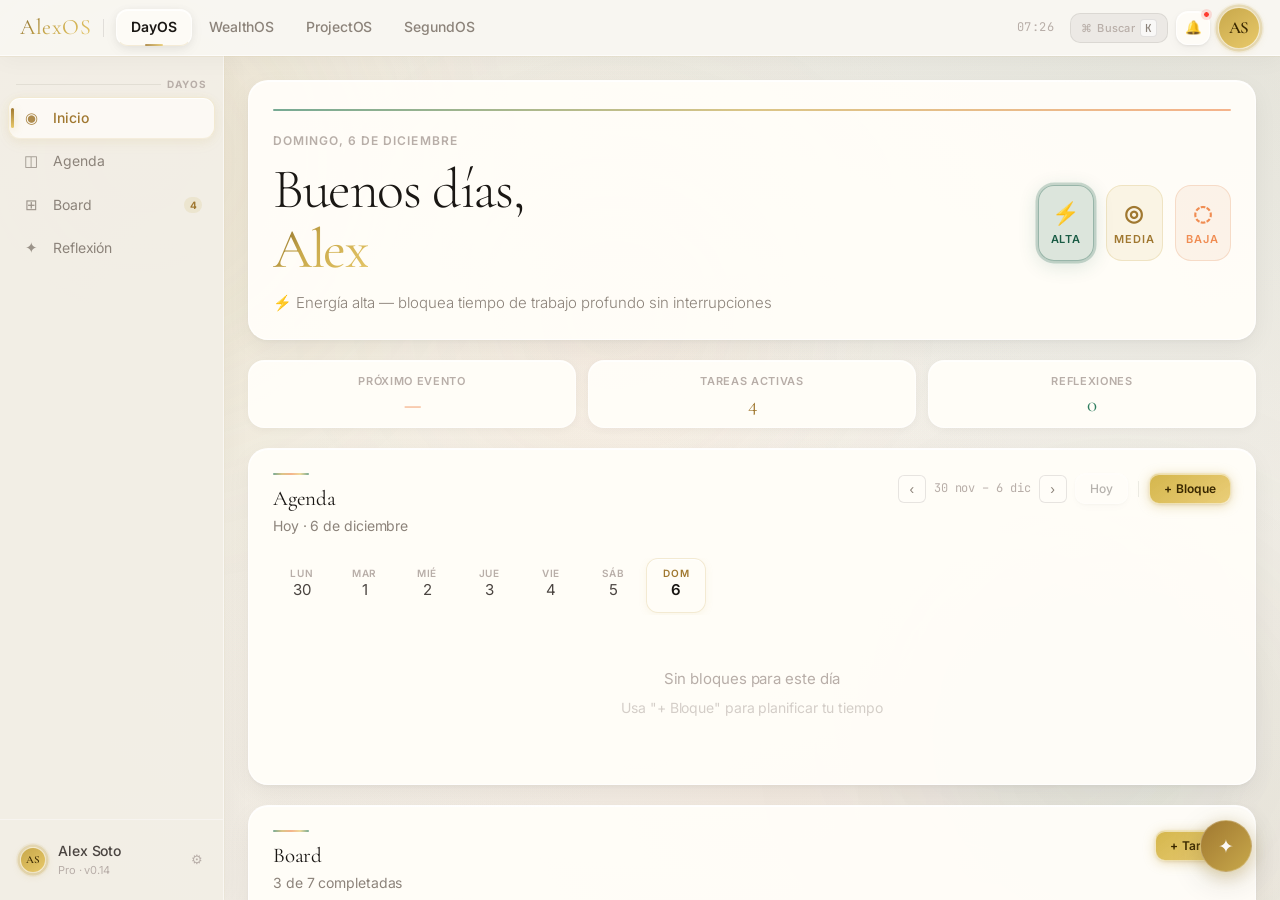
==== alexos-design/app.html @ cc3acc84 "Initial commit — AlexOS v1 DayOS, WealthOS, ProjectOS y SegundOS completos. Persistencia con localSt" ====
<!DOCTYPE html>
<html lang="es">
<head>
  <meta charset="UTF-8" />
  <meta name="viewport" content="width=device-width, initial-scale=1.0" />
  <title>AlexOS — Sistema de Productividad</title>

  <link rel="preconnect" href="https://fonts.googleapis.com" />
  <link rel="preconnect" href="https://fonts.gstatic.com" crossorigin />
  <link href="https://fonts.googleapis.com/css2?family=Cormorant+Garamond:ital,wght@0,300;0,400;0,500;0,600;1,300;1,400&family=Inter:wght@300;400;500;600&family=JetBrains+Mono:wght@300;400;500&display=swap" rel="stylesheet" />

  <link rel="stylesheet" href="css/design-system.css" />
  <link rel="stylesheet" href="css/animations.css" />
  <link rel="stylesheet" href="css/components.css" />
  <link rel="stylesheet" href="css/layout.css" />

  <style>
    /* ── Orbs de fondo ── */
    .bg-orbs { position: fixed; inset: 0; pointer-events: none; z-index: 0; overflow: hidden; }
    .orb { position: absolute; border-radius: 50%; filter: blur(90px); }
    .orb-1 { width:680px;height:680px; background:radial-gradient(circle,rgba(200,168,75,0.13),transparent 70%); top:-180px;left:-200px; }
    .orb-2 { width:560px;height:560px; background:radial-gradient(circle,rgba(26,92,69,0.09),transparent 70%); bottom:-120px;right:-120px; }
    .orb-3 { width:480px;height:480px; background:radial-gradient(circle,rgba(217,110,50,0.08),transparent 70%); top:35%;left:48%;transform:translate(-50%,-50%); }
    .orb-4 { width:320px;height:320px; background:radial-gradient(circle,rgba(52,112,184,0.07),transparent 70%); top:60%;right:8%; }

    /* ── Timer SVG ── */
    .timer-svg { transform: rotate(-90deg); display: block; }
    .t-track { fill:none; stroke:rgba(200,168,75,0.10); stroke-width:5; }
    .t-fill  { fill:none; stroke:url(#tg); stroke-width:5; stroke-linecap:round; stroke-dasharray:565.49; transition:stroke-dashoffset 1s ease; }

    /* ── Gráfico de barras de productividad ── */
    .bar-wrap { display:flex; align-items:flex-end; gap:4px; height:72px; }
    .bar { flex:1; border-radius:3px 3px 0 0; transition:height 0.5s ease, opacity 0.2s; opacity:0.55; cursor:pointer; }
    .bar:hover { opacity:1; }
    .bar.peak { opacity:1; }

    /* ── Donut legend ── */
    .legend-dot { width:8px; height:8px; border-radius:50%; flex-shrink:0; margin-top:3px; }

    /* ── Time block ── */
    .time-block {
      display:flex; align-items:stretch; gap:0; border-radius:var(--r-md);
      overflow:hidden; background:rgba(255,253,248,0.97);
      border:0.5px solid rgba(255,255,255,0.60);
      box-shadow:0 1px 0 rgba(255,255,255,0.80) inset, 0 2px 8px rgba(20,16,10,0.04);
      cursor:pointer; transition:transform var(--t-base), box-shadow var(--t-base);
    }
    .time-block:hover { transform:translateY(-1px); box-shadow:0 1px 0 rgba(255,255,255,0.90) inset, 0 4px 14px rgba(20,16,10,0.07); }
    .time-block-accent { width:3px; flex-shrink:0; }
    .time-block-body { padding:8px 12px; flex:1; }
    .time-block-time { font-family:var(--font-mono); font-size:var(--text-10); color:var(--text-4); letter-spacing:0.04em; }
    .time-block-title { font-size:var(--text-sm); font-weight:500; color:var(--text-2); margin-top:1px; }
    .time-block-tag { font-size:var(--text-10); color:var(--text-3); margin-top:1px; }

    /* ── Idea card ── */
    .idea-card {
      border-left:2.5px solid var(--gold);
      padding-left:14px;
      cursor:pointer;
      transition:transform var(--t-base);
    }
    .idea-card:hover { transform:translateX(2px); }

    /* ── Asset row ── */
    .asset-row { display:flex; align-items:center; gap:12px; padding:10px 0; border-bottom:0.5px solid rgba(20,16,10,0.05); }
    .asset-row:last-child { border-bottom:none; }
    .asset-icon { width:38px;height:38px; border-radius:11px; display:flex;align-items:center;justify-content:center; font-size:18px; flex-shrink:0; }

    /* ── Quote card ── */
    .quote-card {
      background:linear-gradient(145deg,rgba(240,248,244,0.72),rgba(255,253,248,0.68));
      border:0.5px solid rgba(46,125,94,0.22);
      border-radius:var(--r-xl);
      padding:var(--sp-5) var(--sp-6);
      position:relative;
      overflow:hidden;
    }
    .quote-mark { font-family:var(--font-serif); font-size:72px; line-height:0.7; color:rgba(26,92,69,0.14); position:absolute; top:16px; left:20px; pointer-events:none; font-weight:300; }
    .quote-text { font-family:var(--font-serif); font-size:var(--text-lg); font-weight:400; color:var(--text); line-height:1.5; font-style:italic; position:relative; z-index:1; padding-left:var(--sp-4); }
    .quote-author { font-size:var(--text-xs); font-weight:500; color:var(--text-3); margin-top:var(--sp-3); padding-left:var(--sp-4); letter-spacing:0.04em; }

    /* Ocultar scrollbar horizontal */
    .kanban-board { overflow-x: auto; }

    /* ── Utilidades JS ── */
    .w-full  { width: 100%; }
    .flex.flex-col { flex-direction: column; }

    /* ── Etiqueta de formulario ── */
    .form-label {
      display: block; font-size: var(--text-xs); font-weight: 600;
      letter-spacing: 0.08em; text-transform: uppercase; color: var(--text-3);
      margin-bottom: 6px;
    }

    /* ── Botones de acción en Kanban card ── */
    .kc-actions { display: flex; gap: 3px; flex-shrink: 0; }
    .btn-kc {
      width: 22px; height: 22px; border-radius: 6px; border: 0.5px solid rgba(20,16,10,0.10);
      background: rgba(255,253,248,0.72); font-size: 12px; cursor: pointer;
      display: flex; align-items: center; justify-content: center;
      color: var(--text-3); transition: all var(--t-base);
    }
    .btn-kc:hover { background: rgba(200,168,75,0.12); color: var(--gold-3); border-color: rgba(200,168,75,0.25); }
    .btn-kc-del:hover { background: rgba(217,110,50,0.10) !important; color: var(--sunset) !important; border-color: rgba(217,110,50,0.25) !important; }

    /* ── Priority check circle ── */
    .priority-check {
      width: 22px; height: 22px; border-radius: 50%; border: 1.5px solid rgba(20,16,10,0.15);
      background: transparent; cursor: pointer; flex-shrink: 0;
      display: flex; align-items: center; justify-content: center;
      font-size: 11px; font-weight: 600; transition: all var(--t-base);
    }
    .priority-check:hover { border-color: var(--gold); background: rgba(200,168,75,0.08); }

    /* ── Toast container ── */
    #toast-container {
      position: fixed; bottom: var(--sp-6); right: var(--sp-6);
      z-index: 9999; display: flex; flex-direction: column; gap: var(--sp-2);
      pointer-events: none;
    }
    .toast {
      display: flex; align-items: center; gap: var(--sp-2);
      padding: 10px 14px; border-radius: var(--r-lg);
      background: rgba(255,253,248,0.95);
      backdrop-filter: blur(20px); -webkit-backdrop-filter: blur(20px);
      border: 0.5px solid rgba(255,255,255,0.80);
      box-shadow: 0 1px 0 rgba(255,255,255,0.90) inset, 0 4px 16px rgba(20,16,10,0.12), 0 12px 32px rgba(20,16,10,0.08);
      font-size: var(--text-sm); color: var(--text-2); min-width: 240px; max-width: 360px;
      pointer-events: all;
      opacity: 0; transform: translateX(12px);
      transition: opacity 0.28s ease, transform 0.28s ease;
    }
    .toast.visible { opacity: 1; transform: translateX(0); }
    .toast-icon { font-size: 13px; font-weight: 600; flex-shrink: 0; }
    .toast-msg  { flex: 1; }
    .toast-close { background: none; border: none; cursor: pointer; color: var(--text-4); font-size: 16px; padding: 0; line-height: 1; }

    /* ── Modal overlay ── */
    #modal-overlay {
      position: fixed; inset: 0; z-index: 8000;
      background: rgba(20,16,10,0.35);
      backdrop-filter: blur(8px); -webkit-backdrop-filter: blur(8px);
      display: flex; align-items: center; justify-content: center;
      opacity: 0; pointer-events: none;
      transition: opacity 0.25s ease;
    }
    #modal-overlay.open { opacity: 1; pointer-events: all; }
    .modal-card {
      background: rgba(255,253,248,0.97);
      backdrop-filter: blur(24px); -webkit-backdrop-filter: blur(24px);
      border: 0.5px solid rgba(255,255,255,0.85);
      box-shadow: 0 1px 0 rgba(255,255,255,0.95) inset, 0 8px 32px rgba(20,16,10,0.14), 0 32px 72px rgba(20,16,10,0.10);
      border-radius: var(--r-2xl); padding: var(--sp-6); width: 100%; max-width: 480px;
      margin: var(--sp-4);
      transform: translateY(8px) scale(0.985);
      transition: transform 0.25s ease;
    }
    #modal-overlay.open .modal-card { transform: translateY(0) scale(1); }
    .modal-header { display: flex; justify-content: space-between; align-items: center; margin-bottom: var(--sp-5); }
    .modal-title-text { font-family: var(--font-serif); font-size: var(--text-xl); font-weight: 400; color: var(--text); }
    .modal-close-btn {
      width: 28px; height: 28px; border-radius: 50%; border: 0.5px solid rgba(20,16,10,0.10);
      background: rgba(20,16,10,0.04); cursor: pointer; font-size: 16px; color: var(--text-4);
      display: flex; align-items: center; justify-content: center; transition: all var(--t-base);
    }
    .modal-close-btn:hover { background: rgba(217,110,50,0.08); color: var(--sunset); }
    #modal-body { margin-bottom: var(--sp-5); }
    .modal-footer { display: flex; justify-content: flex-end; gap: var(--sp-3); }

    /* tag-opt active state */
    .tag-opt.active { background: rgba(200,168,75,0.15) !important; border-color: rgba(200,168,75,0.35) !important; color: var(--gold-3) !important; }

    /* ── Agenda day tabs ── */
    .agenda-tabs {
      display: flex; gap: 4px; overflow-x: auto; padding-bottom: 2px;
      scrollbar-width: none;
    }
    .agenda-tabs::-webkit-scrollbar { display: none; }
    .agenda-day-tab {
      display: flex; flex-direction: column; align-items: center; gap: 3px;
      padding: 8px 16px; border-radius: var(--r-lg); min-width: 58px;
      border: 0.5px solid transparent; cursor: pointer;
      background: transparent; font-family: var(--font-sans);
      transition: all var(--t-base); flex-shrink: 0;
    }
    .agenda-day-tab:hover {
      background: rgba(255,253,248,0.65);
      border-color: rgba(255,255,255,0.60);
    }
    .agenda-day-tab.selected {
      background: rgba(255,253,248,0.88);
      border-color: rgba(200,168,75,0.22);
      box-shadow: 0 1px 0 rgba(255,255,255,0.90) inset, 0 2px 8px rgba(200,168,75,0.09);
    }
    .agenda-day-tab.is-today .agenda-tab-num { color: var(--gold-3); font-weight: 700; }
    .agenda-tab-name { font-size: 10px; color: var(--text-4); font-weight: 600; letter-spacing: 0.07em; text-transform: uppercase; }
    .agenda-tab-num  { font-size: var(--text-base); color: var(--text-2); font-weight: 400; line-height: 1; }
    .agenda-day-tab.selected .agenda-tab-name { color: var(--gold-3); }
    .agenda-day-tab.selected .agenda-tab-num  { color: var(--text); font-weight: 600; }
    .agenda-tab-dot { width: 4px; height: 4px; border-radius: 50%; background: var(--gold); }

    /* Agenda blocks grid para mostrar muchos en fila */
    .agenda-blocks-grid {
      display: grid;
      grid-template-columns: repeat(auto-fill, minmax(260px, 1fr));
      gap: var(--sp-3);
    }

    /* ── Floating AI Chat ── */
    #chat-fab {
      position: fixed; bottom: 28px; right: 28px;
      width: 52px; height: 52px; border-radius: 50%;
      background: linear-gradient(135deg, var(--gold-3) 0%, var(--gold) 100%);
      border: 0.5px solid rgba(255,255,255,0.25);
      box-shadow: 0 4px 16px rgba(200,168,75,0.38), 0 8px 32px rgba(20,16,10,0.16);
      display: flex; align-items: center; justify-content: center;
      font-size: 19px; cursor: pointer; z-index: 5000;
      transition: transform var(--t-spring), box-shadow var(--t-base);
      color: rgba(255,255,255,0.95);
    }
    #chat-fab:hover { transform: scale(1.09); box-shadow: 0 6px 24px rgba(200,168,75,0.48), 0 12px 40px rgba(20,16,10,0.18); }
    #chat-fab.open  { transform: rotate(45deg) scale(0.92); }

    #chat-panel {
      position: fixed; bottom: 92px; right: 24px;
      width: 360px; height: 520px; max-height: calc(100vh - 120px);
      background: rgba(255,253,248,0.97);
      backdrop-filter: blur(32px) saturate(2.2);
      -webkit-backdrop-filter: blur(32px) saturate(2.2);
      border: 0.5px solid rgba(255,255,255,0.88);
      box-shadow: 0 1px 0 rgba(255,255,255,0.96) inset,
                  0 8px 32px rgba(20,16,10,0.14),
                  0 32px 72px rgba(20,16,10,0.10);
      border-radius: var(--r-2xl); display: flex; flex-direction: column;
      z-index: 4999; opacity: 0; pointer-events: none;
      transform: scale(0.88) translateY(16px);
      transform-origin: bottom right;
      transition: opacity 0.26s ease, transform 0.32s cubic-bezier(0.34,1.56,0.64,1);
    }
    #chat-panel.open { opacity: 1; pointer-events: all; transform: scale(1) translateY(0); }

    #chat-panel-header {
      display: flex; align-items: center; justify-content: space-between;
      padding: 16px 18px 12px;
      border-bottom: 0.5px solid rgba(200,168,75,0.10);
      flex-shrink: 0;
    }
    #chat-panel-title { font-size: var(--text-sm); font-weight: 600; color: var(--text); }
    #chat-panel-sub   { font-size: var(--text-10); color: var(--text-4); margin-top: 1px; }
    #chat-panel-close {
      width: 26px; height: 26px; border-radius: 50%;
      border: 0.5px solid rgba(20,16,10,0.10);
      background: rgba(20,16,10,0.04); cursor: pointer;
      font-size: 16px; color: var(--text-4);
      display: flex; align-items: center; justify-content: center;
      transition: all var(--t-base);
    }
    #chat-panel-close:hover { background: rgba(217,110,50,0.08); color: var(--sunset); }

    #chat-global-messages {
      flex: 1; overflow-y: auto; padding: 14px 16px;
      display: flex; flex-direction: column; gap: 10px;
    }
    #chat-panel-footer {
      display: flex; gap: 8px; padding: 12px 14px;
      border-top: 0.5px solid rgba(20,16,10,0.05);
      flex-shrink: 0;
    }
    #chat-global-field { flex: 1; font-size: var(--text-sm); }
    #chat-global-send  { flex-shrink: 0; min-width: 38px; padding: 0 12px; }

    /* Chat empty state */
    .chat-empty {
      display: flex; flex-direction: column; align-items: center;
      justify-content: center; height: 100%; gap: var(--sp-3);
      text-align: center;
    }
    .chat-empty-icon { font-size: 28px; opacity: 0.3; }
    .chat-empty-text { font-size: var(--text-sm); color: var(--text-4); line-height: 1.5; }
  </style>
</head>
<body>

<!-- Orbs de fondo -->
<div class="bg-orbs" aria-hidden="true">
  <div class="orb orb-1 orb-a"></div>
  <div class="orb orb-2 orb-b"></div>
  <div class="orb orb-3 orb-c"></div>
  <div class="orb orb-4 orb-d"></div>
</div>

<div class="app-shell">

  <!-- ═══════════════════════════════════
       NAVBAR
       ═══════════════════════════════════ -->
  <nav class="navbar">
    <a class="navbar-logo" href="index.html">AlexOS</a>
    <div class="navbar-sep"></div>

    <div class="navbar-links">
      <a class="nav-link active" data-nav="dayos"       href="#dayos">DayOS</a>
      <a class="nav-link"        data-nav="wealthos"    href="#wealthos">WealthOS</a>
      <a class="nav-link"        data-nav="projectos"   href="#projectos">ProjectOS</a>
      <a class="nav-link"        data-nav="secondbrain" href="#secondbrain">SegundOS</a>
    </div>

    <div class="navbar-actions">
      <span class="navbar-clock" id="navbar-clock"></span>
      <span id="navbar-weather" title="Santiago Centro" style="display:none;align-items:center;gap:5px;font-size:var(--text-xs);color:var(--text-3);font-family:var(--font-mono);padding:3px 9px;border-radius:var(--r-full);background:rgba(20,16,10,0.05);border:0.5px solid rgba(20,16,10,0.07);">
        <span id="weather-icon">—</span>
        <span id="weather-temp">—</span>
        <span style="color:var(--text-4);font-size:9px;">SCL</span>
      </span>

      <button class="cmd-btn" title="Búsqueda rápida">
        <span>⌘</span>
        <span>Buscar</span>
        <span class="cmd-key">K</span>
      </button>

      <button class="btn-glass btn-icon" style="position:relative;" title="Notificaciones">
        🔔
        <span class="notif-dot"></span>
      </button>

      <div class="avatar avatar-lg" title="Alex Soto">AS</div>
    </div>
  </nav>

  <!-- ═══════════════════════════════════
       BODY (sidebar + main)
       ═══════════════════════════════════ -->
  <div class="app-body">

    <!-- SIDEBAR -->
    <aside class="sidebar">

      <!-- DayOS -->
      <div class="sidebar-module-group sidebar-active" data-sidebar-for="dayos">
        <div class="sidebar-section-label">DayOS</div>
        <a class="sidebar-item active" data-module="dayos" href="#dayos">
          <span class="sidebar-icon">◉</span>
          <span class="sidebar-label">Inicio</span>
        </a>
        <a class="sidebar-item" data-scroll-to="dayos-agenda" href="#dayos">
          <span class="sidebar-icon">◫</span>
          <span class="sidebar-label">Agenda</span>
        </a>
        <a class="sidebar-item" data-scroll-to="dayos-board" href="#dayos">
          <span class="sidebar-icon">⊞</span>
          <span class="sidebar-label">Board</span>
          <span class="sidebar-count" id="sb-board">0</span>
        </a>
        <a class="sidebar-item" data-scroll-to="dayos-reflection" href="#dayos">
          <span class="sidebar-icon">✦</span>
          <span class="sidebar-label">Reflexión</span>
        </a>
      </div>

      <!-- WealthOS -->
      <div class="sidebar-module-group" data-sidebar-for="wealthos">
        <div class="sidebar-section-label">WealthOS</div>
        <a class="sidebar-item" data-module="wealthos" href="#wealthos">
          <span class="sidebar-icon">◉</span>
          <span class="sidebar-label">Resumen</span>
        </a>
        <a class="sidebar-item" data-module="wealthos" href="#wealthos">
          <span class="sidebar-icon">◈</span>
          <span class="sidebar-label">Portafolio</span>
        </a>
        <a class="sidebar-item" data-module="wealthos" href="#wealthos">
          <span class="sidebar-icon">◎</span>
          <span class="sidebar-label">Activos</span>
        </a>
      </div>

      <!-- ProjectOS -->
      <div class="sidebar-module-group" data-sidebar-for="projectos">
        <div class="sidebar-section-label">ProjectOS</div>
        <a class="sidebar-item" data-module="projectos" href="#projectos">
          <span class="sidebar-icon">◉</span>
          <span class="sidebar-label">Resumen</span>
        </a>
        <a class="sidebar-item" data-module="projectos" href="#projectos">
          <span class="sidebar-icon">△</span>
          <span class="sidebar-label">Roadmap</span>
        </a>
        <a class="sidebar-item" data-module="projectos" href="#projectos">
          <span class="sidebar-icon">⊞</span>
          <span class="sidebar-label">Sprint activo</span>
        </a>
      </div>

      <!-- SegundOS -->
      <div class="sidebar-module-group" data-sidebar-for="secondbrain">
        <div class="sidebar-section-label">SegundOS</div>
        <a class="sidebar-item" data-module="secondbrain" href="#secondbrain">
          <span class="sidebar-icon">◉</span>
          <span class="sidebar-label">Resumen</span>
        </a>
        <a class="sidebar-item" data-module="secondbrain" href="#secondbrain">
          <span class="sidebar-icon">◫</span>
          <span class="sidebar-label">Biblioteca</span>
        </a>
        <a class="sidebar-item" data-module="secondbrain" href="#secondbrain">
          <span class="sidebar-icon">◈</span>
          <span class="sidebar-label">Ideas</span>
        </a>
        <a class="sidebar-item" data-module="secondbrain" href="#secondbrain">
          <span class="sidebar-icon">◎</span>
          <span class="sidebar-label">Hábitos</span>
        </a>
      </div>

      <!-- Profile footer (always visible) -->
      <div class="sidebar-footer">
        <div class="sidebar-profile">
          <div class="avatar avatar-sm">AS</div>
          <div class="sidebar-profile-info">
            <div class="sidebar-profile-name">Alex Soto</div>
            <div class="sidebar-profile-sub">Pro · v0.14</div>
          </div>
          <span style="font-size:13px;color:var(--text-4);flex-shrink:0;cursor:pointer;">⚙</span>
        </div>
      </div>
    </aside>

    <!-- MAIN -->
    <main class="main-content">


      <!-- ════════════════════════════════════════
           DAYOS
           ════════════════════════════════════════ -->
      <section id="module-dayos" class="module active">

        <!-- ── Hero del día ── -->
        <div class="card card-in" id="hero-card" style="padding:var(--sp-7,28px) var(--sp-6) var(--sp-6);transition:background var(--t-slow);">
          <div class="sunset-stripe-animated" style="margin-bottom:var(--sp-5);"></div>
          <div class="flex justify-between items-center" style="flex-wrap:wrap;gap:20px;">
            <div>
              <div class="flex items-center gap-3" style="margin-bottom:10px;">
                <p id="today-date" style="font-size:var(--text-xs);font-weight:600;letter-spacing:0.09em;text-transform:uppercase;color:var(--text-4);"></p>
                <span id="hero-badge" style="display:none;font-size:10px;font-weight:700;letter-spacing:0.07em;text-transform:uppercase;padding:3px 9px;border-radius:var(--r-full);background:rgba(26,92,69,0.12);color:var(--emerald-2);border:0.5px solid rgba(26,92,69,0.18);"></span>
              </div>
              <h1 class="font-serif" style="font-size:clamp(36px,4.5vw,56px);font-weight:300;line-height:1.06;letter-spacing:-0.025em;">
                <span id="greeting-text">Buenos días</span>,<br><span class="text-gold-gradient" style="font-weight:400;">Alex</span>
              </h1>
              <p id="energy-ctx" style="font-size:var(--text-base);color:var(--text-3);margin-top:12px;font-weight:300;letter-spacing:0;">¿Cómo está tu energía hoy?</p>
            </div>
            <div class="flex gap-3">
              <button class="btn-energy alta active" data-energy="alta"><span class="e-icon">⚡</span><span class="e-label">ALTA</span></button>
              <button class="btn-energy media" data-energy="media"><span class="e-icon">◎</span><span class="e-label">MEDIA</span></button>
              <button class="btn-energy baja" data-energy="baja"><span class="e-icon">◌</span><span class="e-label">BAJA</span></button>
            </div>
          </div>
        </div>

        <!-- ── Stats rápidos ── -->
        <div class="flex gap-3">
          <div class="stat-pill card-in d1">
            <span class="stat-pill-label" id="stat-next-label">Próximo evento</span>
            <span class="stat-pill-value" id="stat-next-event" style="color:var(--sunset-2);font-size:var(--text-lg);">—</span>
          </div>
          <div class="stat-pill card-in d2">
            <span class="stat-pill-label">Tareas activas</span>
            <span class="stat-pill-value" id="stat-board-active" style="color:var(--gold-3);font-size:var(--text-lg);">0</span>
          </div>
          <div class="stat-pill card-in d3">
            <span class="stat-pill-label">Reflexiones</span>
            <span class="stat-pill-value" id="stat-reflections" style="color:var(--emerald-2);font-size:var(--text-lg);">0</span>
          </div>
        </div>

        <!-- ── Agenda multi-día ── -->
        <div class="card card-in" id="dayos-agenda">
          <div class="sh">
            <div class="sh-left">
              <div class="sunset-stripe" style="width:36px;margin-bottom:8px;"></div>
              <h2 class="sh-title" style="font-size:var(--text-lg);">Agenda</h2>
              <p class="sh-sub" id="agenda-date-sub">Hoy</p>
            </div>
            <div class="flex items-center gap-2">
              <button id="agenda-prev-week" class="btn-kc" title="Semana anterior" style="width:28px;height:28px;font-size:14px;">‹</button>
              <span id="agenda-week-range" style="font-size:var(--text-xs);color:var(--text-4);white-space:nowrap;font-family:var(--font-mono);"></span>
              <button id="agenda-next-week" class="btn-kc" title="Semana siguiente" style="width:28px;height:28px;font-size:14px;">›</button>
              <button id="agenda-today-btn" class="btn btn-glass btn-sm" style="font-size:var(--text-xs);">Hoy</button>
              <div style="width:1px;height:16px;background:rgba(20,16,10,0.08);margin:0 2px;"></div>
              <button id="btn-add-block" class="btn btn-primary btn-sm">+ Bloque</button>
            </div>
          </div>

          <!-- Pestañas de días -->
          <div class="agenda-tabs" id="agenda-tabs" style="margin:var(--sp-4) 0 var(--sp-3);"></div>

          <!-- Bloques del día seleccionado -->
          <div class="agenda-blocks-grid" id="agenda-list"></div>
        </div>

        <!-- ── Board ── -->
        <div class="card card-in" id="dayos-board">
          <div class="sh">
            <div class="sh-left">
              <div class="sunset-stripe" style="width:36px;margin-bottom:8px;"></div>
              <h2 class="sh-title" style="font-size:var(--text-lg);">Board</h2>
              <p class="sh-sub" id="board-subtitle">Tareas del día</p>
            </div>
            <button id="btn-kanban-add" class="btn btn-primary btn-sm">+ Tarea</button>
          </div>

          <div class="kanban-board" style="margin-top:var(--sp-3);">
            <div class="kanban-col">
              <div class="kanban-col-header">
                <span class="kanban-col-title">Por hacer</span>
                <span class="kanban-col-count" data-col-count="todo">0</span>
              </div>
              <div class="kanban-cards" id="kanban-todo"></div>
            </div>
            <div class="kanban-col">
              <div class="kanban-col-header">
                <span class="kanban-col-title" style="color:var(--gold-3);">En progreso</span>
                <span class="kanban-col-count" data-col-count="doing" style="background:rgba(200,168,75,0.12);color:var(--gold-3);">0</span>
              </div>
              <div class="kanban-cards" id="kanban-doing"></div>
            </div>
            <div class="kanban-col">
              <div class="kanban-col-header">
                <span class="kanban-col-title" style="color:var(--emerald-2);">Completado</span>
                <span class="kanban-col-count" data-col-count="done" style="background:rgba(26,92,69,0.10);color:var(--emerald-2);">0</span>
              </div>
              <div class="kanban-cards" id="kanban-done"></div>
            </div>
          </div>
        </div>

        <!-- ── Reflexión del día ── -->
        <div class="card card-in" id="dayos-reflection">
          <div class="sunset-stripe-animated" style="margin-bottom:var(--sp-5);"></div>
          <div class="sh" style="margin-bottom:var(--sp-5);">
            <div class="sh-left">
              <h2 class="sh-title" style="font-size:var(--text-lg);">Cierre del día</h2>
              <p class="sh-sub">Reflexión diaria · Recomendado al finalizar el día</p>
            </div>
            <span class="badge badge-gold" id="ref-today-badge"></span>
          </div>

          <div class="flex flex-col gap-4">
            <div class="flex flex-col gap-2">
              <label class="label-upper" style="color:var(--gold-3);">I — Logro principal</label>
              <textarea id="ref-q1" class="input-glass textarea-glass" placeholder="¿Cuál fue tu victoria del día?" style="min-height:72px;font-size:var(--text-base);line-height:1.6;"></textarea>
            </div>
            <div class="flex flex-col gap-2">
              <label class="label-upper" style="color:var(--gold-3);">II — Aprendizaje clave</label>
              <textarea id="ref-q2" class="input-glass textarea-glass" placeholder="¿Qué aprendiste hoy?" style="min-height:72px;font-size:var(--text-base);line-height:1.6;"></textarea>
            </div>
            <div class="flex flex-col gap-2">
              <label class="label-upper" style="color:var(--gold-3);">III — ¿Qué haría diferente?</label>
              <textarea id="ref-q3" class="input-glass textarea-glass" placeholder="Una mejora concreta para mañana…" style="min-height:72px;font-size:var(--text-base);line-height:1.6;"></textarea>
            </div>
            <div class="g2" style="gap:var(--sp-3);">
              <div class="flex flex-col gap-2">
                <label class="label-upper" style="color:var(--gold-3);">IV — Energía para mañana</label>
                <input id="ref-q4" class="input-glass" type="text" placeholder="¿Cómo llega tu energía al próximo día?" style="font-size:var(--text-base);" />
              </div>
              <div class="flex flex-col gap-2">
                <label class="label-upper" style="color:var(--gold-3);">V — Gratitud del día</label>
                <input id="ref-q5" class="input-glass" type="text" placeholder="Tres cosas por las que estás agradecido…" style="font-size:var(--text-base);" />
              </div>
            </div>
          </div>

          <button id="btn-save-reflection" class="btn btn-primary btn-xl" style="margin-top:var(--sp-5);width:100%;">✦ Guardar reflexión del día</button>

          <!-- Historial -->
          <div style="margin-top:var(--sp-7);">
            <div class="divider divider-gold" style="margin-bottom:var(--sp-5);"></div>
            <div class="flex justify-between items-center" style="margin-bottom:var(--sp-4);">
              <h3 class="font-serif" style="font-size:var(--text-xl);font-weight:400;color:var(--text);">Historial</h3>
              <span id="ref-count" style="font-size:var(--text-xs);color:var(--text-4);">Sin entradas aún</span>
            </div>
            <div id="reflection-history" class="flex flex-col gap-3"></div>
          </div>
        </div>

      </section><!-- /DAYOS -->


      <!-- ════════════════════════════════════════
           WEALTHOS
           ════════════════════════════════════════ -->
      <section id="module-wealthos" class="module">

        <!-- Hero -->
        <div class="card card-in">
          <div class="sunset-stripe-animated" style="margin-bottom:var(--sp-5);"></div>
          <div class="flex justify-between items-center" style="flex-wrap:wrap;gap:16px;">
            <div>
              <p class="label-upper" style="margin-bottom:6px;">Resumen · Abril 2025</p>
              <h1 class="font-serif" style="font-size:var(--text-4xl);font-weight:300;letter-spacing:-0.02em;line-height:1.05;">
                Wealth<span class="text-gold-gradient">OS</span>
              </h1>
              <p style="font-size:var(--text-sm);color:var(--text-3);margin-top:6px;">Tu sistema operativo financiero personal</p>
            </div>
            <div style="text-align:right;">
              <p class="label-upper" style="margin-bottom:4px;">Patrimonio total</p>
              <p class="font-serif" id="wealth-total" style="font-size:var(--text-4xl);font-weight:300;color:var(--gold);">$0</p>
              <span class="kpi-change up">↑ activos registrados</span>
            </div>
          </div>
        </div>

        <!-- 4 KPI Cards -->
        <div class="g4">
          <div class="card card-interactive card-in d1" id="kpi-investments">
            <div class="kpi-label" style="margin-bottom:var(--sp-2);">Inversiones</div>
            <div class="kpi-value" style="font-size:var(--text-3xl);color:var(--emerald-2);margin-bottom:6px;" id="wealth-investments">$0</div>
            <div class="sparkline" style="margin-bottom:var(--sp-2);">
              <div class="spark-bar" style="height:40%;background:rgba(26,92,69,0.25);"></div>
              <div class="spark-bar" style="height:55%;background:rgba(26,92,69,0.30);"></div>
              <div class="spark-bar" style="height:48%;background:rgba(26,92,69,0.30);"></div>
              <div class="spark-bar" style="height:70%;background:rgba(26,92,69,0.35);"></div>
              <div class="spark-bar" style="height:65%;background:rgba(26,92,69,0.35);"></div>
              <div class="spark-bar" style="height:80%;background:rgba(26,92,69,0.40);"></div>
              <div class="spark-bar" style="height:90%;background:linear-gradient(180deg,var(--emerald-3),var(--emerald-2));"></div>
            </div>
            <span class="kpi-change up">↑ Total activos</span>
          </div>
          <div class="card card-interactive card-in d2" style="position:relative;">
            <div class="kpi-label" style="margin-bottom:var(--sp-2);">Ingresos / mes</div>
            <div class="kpi-value" id="wealth-income" style="font-size:var(--text-3xl);margin-bottom:6px;">$0</div>
            <div class="sparkline" style="margin-bottom:var(--sp-2);">
              <div class="spark-bar" style="height:50%;background:rgba(200,168,75,0.22);"></div>
              <div class="spark-bar" style="height:55%;background:rgba(200,168,75,0.25);"></div>
              <div class="spark-bar" style="height:60%;background:rgba(200,168,75,0.28);"></div>
              <div class="spark-bar" style="height:68%;background:rgba(200,168,75,0.32);"></div>
              <div class="spark-bar" style="height:75%;background:rgba(200,168,75,0.36);"></div>
              <div class="spark-bar" style="height:82%;background:rgba(200,168,75,0.40);"></div>
              <div class="spark-bar" style="height:95%;background:linear-gradient(180deg,var(--gold-2),var(--gold));"></div>
            </div>
            <button id="edit-monthly-income" class="btn-kc" style="position:absolute;top:var(--sp-3);right:var(--sp-3);" title="Editar">✎</button>
          </div>
          <div class="card card-interactive card-in d3" style="position:relative;">
            <div class="kpi-label" style="margin-bottom:var(--sp-2);">Tasa de ahorro</div>
            <div class="kpi-value" id="wealth-savings" style="font-size:var(--text-3xl);color:var(--sunset);margin-bottom:6px;">0%</div>
            <div class="prog-track" style="margin-bottom:var(--sp-2);height:6px;">
              <div class="prog-fill prog-sunset" style="width:0%;"></div>
            </div>
            <button id="edit-savings-rate" class="btn-kc" style="position:absolute;top:var(--sp-3);right:var(--sp-3);" title="Editar">✎</button>
          </div>
          <div class="card card-interactive card-in d4" style="position:relative;">
            <div class="kpi-label" style="margin-bottom:var(--sp-2);">Gastos / mes</div>
            <div class="kpi-value" id="wealth-expense" style="font-size:var(--text-3xl);margin-bottom:6px;">$0</div>
            <div class="prog-track" style="margin-bottom:var(--sp-2);height:6px;">
              <div class="prog-fill prog-sky" style="width:45%;"></div>
            </div>
            <button id="edit-monthly-expense" class="btn-kc" style="position:absolute;top:var(--sp-3);right:var(--sp-3);" title="Editar">✎</button>
          </div>
        </div>

        <!-- Donut + Distribución -->
        <div class="g2">
          <div class="card card-in d1">
            <div class="sh">
              <div class="sh-left">
                <div class="sunset-stripe" style="width:36px;margin-bottom:6px;"></div>
                <h2 class="sh-title">Portafolio</h2>
                <p class="sh-sub">Distribución de activos</p>
              </div>
            </div>

            <div class="flex gap-6 items-center" style="flex-wrap:wrap;">
              <!-- Donut -->
              <div class="donut-wrap">
                <div class="donut">
                  <div class="donut-hole">
                    <span class="font-serif" style="font-size:var(--text-lg);font-weight:300;color:var(--text);">$523K</span>
                    <span style="font-size:var(--text-10);color:var(--text-3);font-weight:600;letter-spacing:0.06em;">INVERSIONES</span>
                  </div>
                </div>
              </div>

              <!-- Leyenda -->
              <div class="flex flex-col gap-3 flex-1">
                <div class="flex items-center gap-3">
                  <div class="legend-dot" style="background:var(--gold);"></div>
                  <div style="flex:1;">
                    <div class="flex justify-between" style="margin-bottom:4px;">
                      <span style="font-size:var(--text-sm);color:var(--text-2);">Renta Variable</span>
                      <span style="font-size:var(--text-sm);font-weight:600;color:var(--gold-3);">42%</span>
                    </div>
                    <div class="prog-track"><div class="prog-fill prog-gold" data-w="42" style="width:42%;"></div></div>
                  </div>
                </div>
                <div class="flex items-center gap-3">
                  <div class="legend-dot" style="background:var(--emerald-2);"></div>
                  <div style="flex:1;">
                    <div class="flex justify-between" style="margin-bottom:4px;">
                      <span style="font-size:var(--text-sm);color:var(--text-2);">Renta Fija</span>
                      <span style="font-size:var(--text-sm);font-weight:600;color:var(--emerald-2);">28%</span>
                    </div>
                    <div class="prog-track"><div class="prog-fill prog-emerald" data-w="28" style="width:28%;"></div></div>
                  </div>
                </div>
                <div class="flex items-center gap-3">
                  <div class="legend-dot" style="background:var(--sunset-2);"></div>
                  <div style="flex:1;">
                    <div class="flex justify-between" style="margin-bottom:4px;">
                      <span style="font-size:var(--text-sm);color:var(--text-2);">Inmobiliario</span>
                      <span style="font-size:var(--text-sm);font-weight:600;color:var(--sunset);">18%</span>
                    </div>
                    <div class="prog-track"><div class="prog-fill prog-sunset" data-w="18" style="width:18%;"></div></div>
                  </div>
                </div>
                <div class="flex items-center gap-3">
                  <div class="legend-dot" style="background:var(--sky-2);"></div>
                  <div style="flex:1;">
                    <div class="flex justify-between" style="margin-bottom:4px;">
                      <span style="font-size:var(--text-sm);color:var(--text-2);">Crypto &amp; Alt.</span>
                      <span style="font-size:var(--text-sm);font-weight:600;color:var(--sky);">12%</span>
                    </div>
                    <div class="prog-track"><div class="prog-fill prog-sky" data-w="12" style="width:12%;"></div></div>
                  </div>
                </div>
              </div>
            </div>
          </div>

          <!-- Activos -->
          <div class="card card-in d2">
            <div class="sh">
              <div class="sh-left">
                <div class="sunset-stripe" style="width:36px;margin-bottom:6px;"></div>
                <h2 class="sh-title">Activos</h2>
                <p class="sh-sub">Posiciones del portafolio</p>
              </div>
              <button id="btn-add-asset" class="btn btn-glass btn-sm">+ Activo</button>
            </div>

            <div id="assets-list"></div>
          </div>
        </div>

        <!-- Chat asesor -->
        <div class="card card-ai card-in">
          <div class="flex items-center gap-2" style="margin-bottom:var(--sp-4);">
            <div style="width:8px;height:8px;border-radius:50%;background:var(--emerald-3);box-shadow:0 0 0 3px rgba(74,174,136,0.20);"></div>
            <span class="label-upper" style="color:var(--emerald-2);">Asesor financiero IA</span>
            <span class="badge badge-emerald" style="margin-left:auto;">En línea</span>
          </div>

          <div class="chat-messages" style="max-height:180px;margin-bottom:var(--sp-3);">
            <div class="chat-row">
              <div class="chat-avatar-sm" style="background:rgba(26,92,69,0.12);color:var(--emerald-2);">AI</div>
              <div class="chat-bubble ai">Tu portafolio tiene +8.7% YTD, superando el benchmark (S&P 500: +6.2%). Recomiendo rebalancear 5% de renta variable a renta fija dado el ciclo actual de tasas.</div>
            </div>
            <div class="chat-row user">
              <div class="chat-avatar-sm" style="background:rgba(200,168,75,0.15);color:var(--gold-3);">AS</div>
              <div class="chat-bubble user">¿Debo aumentar Bitcoin?</div>
            </div>
            <div class="chat-row">
              <div class="chat-avatar-sm" style="background:rgba(26,92,69,0.12);color:var(--emerald-2);">AI</div>
              <div class="chat-bubble ai">Con +34% YTD, BTC cumplió su rol especulativo. Mantén el 8% actual. No aumentes hasta consolidación sostenida >$70K por al menos 3 semanas. <span class="ai-cursor" style="background:var(--emerald-3);"></span></div>
            </div>
          </div>

          <div class="chat-input-row">
            <input class="input-glass chat-field" type="text" placeholder="Consulta a tu asesor financiero…" style="flex:1;" />
            <button class="btn btn-emerald btn-sm chat-send">→</button>
          </div>
        </div>

      </section><!-- /WEALTHOS -->


      <!-- ════════════════════════════════════════
           PROJECTOS
           ════════════════════════════════════════ -->
      <section id="module-projectos" class="module">

        <!-- Hero -->
        <div class="card card-in">
          <div class="sunset-stripe-animated" style="margin-bottom:var(--sp-5);"></div>
          <div class="flex justify-between items-center" style="flex-wrap:wrap;gap:16px;">
            <div>
              <p class="label-upper" style="margin-bottom:6px;">Sprint 14 · 8 días restantes</p>
              <h1 class="font-serif" style="font-size:var(--text-4xl);font-weight:300;letter-spacing:-0.02em;">
                Project<span class="text-gold-gradient">OS</span>
              </h1>
              <p style="font-size:var(--text-sm);color:var(--text-3);margin-top:6px;">3 proyectos activos · AlexOS v0.14</p>
            </div>
            <div class="flex gap-2">
              <button class="btn btn-glass btn-sm">← Sprint anterior</button>
              <button class="btn btn-primary btn-sm" onclick="document.getElementById('btn-add-sprint-task').click()">+ Nueva tarea</button>
            </div>
          </div>
        </div>

        <!-- Roadmap Timeline -->
        <div class="card card-in d1">
          <div class="sh">
            <div class="sh-left">
              <div class="sunset-stripe" style="width:36px;margin-bottom:6px;"></div>
              <h2 class="sh-title">Roadmap 2025</h2>
              <p class="sh-sub">Progreso hacia el lanzamiento</p>
            </div>
            <span class="badge badge-gold">Fase 2 de 4</span>
          </div>

          <div class="timeline">
            <!-- Fase 1 -->
            <div class="timeline-item">
              <div class="timeline-stem">
                <div class="timeline-dot" style="background:var(--emerald-2);box-shadow:0 0 0 3px rgba(46,125,94,0.18),0 0 0 5px rgba(46,125,94,0.07);"></div>
                <div class="timeline-line"></div>
              </div>
              <div class="timeline-body">
                <div class="flex justify-between items-start" style="margin-bottom:6px;">
                  <div>
                    <p style="font-size:var(--text-sm);font-weight:600;color:var(--emerald-2);">FASE 1 — Fundamentos</p>
                    <p style="font-size:var(--text-xs);color:var(--text-4);margin-top:2px;">Enero – Marzo 2025</p>
                  </div>
                  <span class="badge badge-emerald">✓ Completado</span>
                </div>
                <div class="prog-track" style="margin-bottom:6px;">
                  <div class="prog-fill prog-emerald" data-w="100" style="width:100%;"></div>
                </div>
                <p style="font-size:var(--text-xs);color:var(--text-3);">Design System · Auth · Base de datos · API Core · Deploy infra</p>
              </div>
            </div>
            <!-- Fase 2 -->
            <div class="timeline-item">
              <div class="timeline-stem">
                <div class="timeline-dot" style="background:var(--gold);box-shadow:0 0 0 3px rgba(200,168,75,0.22),0 0 0 5px rgba(200,168,75,0.08);animation:gold-pulse 2.5s ease-in-out infinite;"></div>
                <div class="timeline-line"></div>
              </div>
              <div class="timeline-body">
                <div class="flex justify-between items-start" style="margin-bottom:6px;">
                  <div>
                    <p style="font-size:var(--text-sm);font-weight:600;color:var(--gold-3);">FASE 2 — Módulos Core</p>
                    <p style="font-size:var(--text-xs);color:var(--text-4);margin-top:2px;">Abril – Junio 2025</p>
                  </div>
                  <span class="badge badge-gold">En curso · 68%</span>
                </div>
                <div class="prog-track" style="margin-bottom:6px;">
                  <div class="prog-fill prog-gold" data-w="68" style="width:68%;"></div>
                </div>
                <p style="font-size:var(--text-xs);color:var(--text-3);">DayOS · WealthOS · ProjectOS · SegundOS · IA integrada</p>
              </div>
            </div>
            <!-- Fase 3 -->
            <div class="timeline-item">
              <div class="timeline-stem">
                <div class="timeline-dot" style="background:rgba(217,110,50,0.35);border:1.5px solid var(--sunset-2);"></div>
                <div class="timeline-line"></div>
              </div>
              <div class="timeline-body">
                <div class="flex justify-between items-start" style="margin-bottom:6px;">
                  <div>
                    <p style="font-size:var(--text-sm);font-weight:600;color:var(--sunset);">FASE 3 — IA Avanzada</p>
                    <p style="font-size:var(--text-xs);color:var(--text-4);margin-top:2px;">Julio – Septiembre 2025</p>
                  </div>
                  <span class="badge badge-sunset">Planificado Q3</span>
                </div>
                <div class="prog-track" style="margin-bottom:6px;">
                  <div class="prog-fill prog-sunset" data-w="8" style="width:8%;"></div>
                </div>
                <p style="font-size:var(--text-xs);color:var(--text-3);">Agentes autónomos · Predicciones · Automatizaciones · API pública</p>
              </div>
            </div>
            <!-- Fase 4 -->
            <div class="timeline-item">
              <div class="timeline-stem">
                <div class="timeline-dot" style="background:rgba(52,112,184,0.25);border:1.5px solid var(--sky-2);"></div>
              </div>
              <div class="timeline-body">
                <div class="flex justify-between items-start" style="margin-bottom:6px;">
                  <div>
                    <p style="font-size:var(--text-sm);font-weight:600;color:var(--sky);">FASE 4 — Lanzamiento</p>
                    <p style="font-size:var(--text-xs);color:var(--text-4);margin-top:2px;">Octubre – Diciembre 2025</p>
                  </div>
                  <span class="badge badge-sky">Q4 2025</span>
                </div>
                <div class="prog-track" style="margin-bottom:6px;">
                  <div class="prog-fill prog-sky" data-w="0" style="width:0%;"></div>
                </div>
                <p style="font-size:var(--text-xs);color:var(--text-3);">Beta pública · Onboarding · Pricing · Growth loops · V1.0</p>
              </div>
            </div>
          </div>
        </div>

        <!-- Sprint Kanban + GitHub -->
        <div class="g3-2">

          <!-- Sprint Kanban -->
          <div class="card card-in d2">
            <div class="sh">
              <div class="sh-left">
                <div class="sunset-stripe" style="width:36px;margin-bottom:6px;"></div>
                <h2 class="sh-title">Sprint activo</h2>
                <p class="sh-sub">Tareas del sprint actual</p>
              </div>
              <button id="btn-add-sprint-task" class="btn btn-primary btn-sm">+ Tarea</button>
            </div>

            <div class="kanban-board" style="grid-template-columns:repeat(3,1fr);">
              <div class="kanban-col">
                <div class="kanban-col-header">
                  <span class="kanban-col-title">Backlog</span>
                  <span class="kanban-col-count" data-sprint-count="backlog">0</span>
                </div>
                <div class="kanban-cards" id="sprint-backlog"></div>
              </div>
              <div class="kanban-col">
                <div class="kanban-col-header">
                  <span class="kanban-col-title" style="color:var(--gold-3);">En curso</span>
                  <span class="kanban-col-count" data-sprint-count="doing" style="background:rgba(200,168,75,0.12);color:var(--gold-3);">0</span>
                </div>
                <div class="kanban-cards" id="sprint-doing"></div>
              </div>
              <div class="kanban-col">
                <div class="kanban-col-header">
                  <span class="kanban-col-title" style="color:var(--emerald-2);">Review / Done</span>
                  <span class="kanban-col-count" data-sprint-count="done" style="background:rgba(26,92,69,0.10);color:var(--emerald-2);">0</span>
                </div>
                <div class="kanban-cards" id="sprint-done"></div>
              </div>
            </div>
          </div>

          <!-- GitHub Activity -->
          <div class="card card-in d3">
            <div class="sh">
              <div class="sh-left">
                <div class="sunset-stripe" style="width:36px;margin-bottom:6px;"></div>
                <h2 class="sh-title-sm">GitHub</h2>
                <p class="sh-sub">alexos-main · últimos commits</p>
              </div>
              <span class="badge badge-emerald">main ✓</span>
            </div>

            <div class="commit-item">
              <span class="commit-hash">a3f9c2b</span>
              <div style="flex:1;">
                <p style="font-size:var(--text-xs);font-weight:500;color:var(--text-2);">feat: glassmorphism design system v2</p>
                <p style="font-size:var(--text-10);color:var(--text-4);margin-top:1px;">hace 1h · Alex S.</p>
              </div>
            </div>
            <div class="commit-item">
              <span class="commit-hash">8e1d4a7</span>
              <div style="flex:1;">
                <p style="font-size:var(--text-xs);font-weight:500;color:var(--text-2);">fix: backdrop-filter en Safari iOS</p>
                <p style="font-size:var(--text-10);color:var(--text-4);margin-top:1px;">hace 4h · Alex S.</p>
              </div>
            </div>
            <div class="commit-item">
              <span class="commit-hash">2c7b9e3</span>
              <div style="flex:1;">
                <p style="font-size:var(--text-xs);font-weight:500;color:var(--text-2);">add: timer SVG ring + session dots</p>
                <p style="font-size:var(--text-10);color:var(--text-4);margin-top:1px;">ayer · Alex S.</p>
              </div>
            </div>
            <div class="commit-item">
              <span class="commit-hash">f4a8c11</span>
              <div style="flex:1;">
                <p style="font-size:var(--text-xs);font-weight:500;color:var(--text-2);">refactor: SPA hash-based router</p>
                <p style="font-size:var(--text-10);color:var(--text-4);margin-top:1px;">ayer · Alex S.</p>
              </div>
            </div>
            <div class="commit-item">
              <span class="commit-hash">9d2e571</span>
              <div style="flex:1;">
                <p style="font-size:var(--text-xs);font-weight:500;color:var(--text-2);">add: donut chart conic-gradient</p>
                <p style="font-size:var(--text-10);color:var(--text-4);margin-top:1px;">hace 2d · Alex S.</p>
              </div>
            </div>
            <div class="commit-item">
              <span class="commit-hash">c8f3a40</span>
              <div style="flex:1;">
                <p style="font-size:var(--text-xs);font-weight:500;color:var(--text-2);">chore: deps update + build config</p>
                <p style="font-size:var(--text-10);color:var(--text-4);margin-top:1px;">hace 2d · Alex S.</p>
              </div>
            </div>

            <button class="btn btn-glass btn-sm" style="margin-top:var(--sp-3);width:100%;">Ver historial completo →</button>
          </div>
        </div>

        <!-- Coach IA -->
        <div class="card card-ai card-in">
          <div class="flex items-center gap-2" style="margin-bottom:var(--sp-4);">
            <div style="width:8px;height:8px;border-radius:50%;background:var(--gold-2);box-shadow:0 0 0 3px rgba(200,168,75,0.22);"></div>
            <span class="label-upper" style="color:var(--gold-3);">Coach IA · ProjectOS</span>
          </div>

          <div class="chat-messages" style="max-height:150px;margin-bottom:var(--sp-3);">
            <div class="chat-row">
              <div class="chat-avatar-sm" style="background:rgba(200,168,75,0.12);color:var(--gold-3);">AI</div>
              <div class="chat-bubble ai">Sprint 14 va al 52% con 8 días restantes. Ritmo actual: ~1.8 tareas/día — llegarás al 78% para el viernes. <strong>Riesgo:</strong> "Integrar Claude API" es el mayor bloqueador para Fase 3, priorízala esta semana. <span class="ai-cursor" style="background:var(--gold-2);"></span></div>
            </div>
          </div>

          <div class="chat-input-row">
            <input class="input-glass chat-field" type="text" placeholder="Pregunta al coach de proyectos…" style="flex:1;" />
            <button class="btn btn-primary btn-sm chat-send">→</button>
          </div>
        </div>

      </section><!-- /PROJECTOS -->


      <!-- ════════════════════════════════════════
           SECOND BRAIN
           ════════════════════════════════════════ -->
      <section id="module-secondbrain" class="module">

        <!-- Hero -->
        <div class="card card-in">
          <div class="sunset-stripe-animated" style="margin-bottom:var(--sp-5);"></div>
          <div class="flex justify-between items-center" style="flex-wrap:wrap;gap:16px;">
            <div>
              <p class="label-upper" style="margin-bottom:6px;">Sistema de conocimiento personal</p>
              <h1 class="font-serif" style="font-size:var(--text-4xl);font-weight:300;letter-spacing:-0.02em;">
                Segund<span class="text-gold-gradient">OS</span>
              </h1>
              <p style="font-size:var(--text-sm);color:var(--text-3);margin-top:6px;" id="brain-hero-sub">Tu conocimiento, organizado</p>
            </div>
            <button id="btn-add-idea" class="btn btn-primary btn-sm">+ Capturar idea</button>
          </div>
        </div>

        <!-- Stats -->
        <div class="flex gap-3">
          <div class="stat-pill card-in d1">
            <span class="stat-pill-label">Libros</span>
            <span class="stat-pill-value" id="kpi-books" style="color:var(--gold);font-size:var(--text-lg);">0</span>
          </div>
          <div class="stat-pill card-in d2">
            <span class="stat-pill-label">Ideas</span>
            <span class="stat-pill-value" id="kpi-ideas" style="color:var(--emerald-2);font-size:var(--text-lg);">0</span>
          </div>
          <div class="stat-pill card-in d3">
            <span class="stat-pill-label">Hábitos</span>
            <span class="stat-pill-value" id="kpi-habits" style="color:var(--sunset-2);font-size:var(--text-lg);">0</span>
          </div>
        </div>

        <!-- Biblioteca -->
        <div class="card card-in">
          <div class="sh">
            <div class="sh-left">
              <div class="sunset-stripe" style="width:36px;margin-bottom:6px;"></div>
              <h2 class="sh-title">Biblioteca</h2>
              <p class="sh-sub">Haz clic en un libro para editarlo</p>
            </div>
            <button id="btn-add-book" class="btn btn-glass btn-sm">+ Libro</button>
          </div>
          <div id="books-grid" class="g3" style="gap:var(--sp-3);margin-top:var(--sp-2);"></div>
        </div>

        <!-- Ideas -->
        <div class="card card-in">
          <div class="sh">
            <div class="sh-left">
              <div class="sunset-stripe" style="width:36px;margin-bottom:6px;"></div>
              <h2 class="sh-title">Ideas capturadas</h2>
              <p class="sh-sub" id="ideas-sub">Tus pensamientos e insights</p>
            </div>
            <button id="btn-add-idea-2" class="btn btn-glass btn-sm">+ Idea</button>
          </div>
          <div style="margin-top:var(--sp-3);display:flex;flex-direction:column;gap:var(--sp-3);">
            <input id="ideas-search" class="input-glass" type="text" placeholder="Buscar ideas…" style="font-size:var(--text-sm);" />
            <div id="ideas-tag-filters" class="flex gap-2 flex-wrap"></div>
          </div>
          <div id="ideas-list" class="flex flex-col gap-2" style="margin-top:var(--sp-2);"></div>
          <button id="ideas-toggle-btn" style="display:none;width:100%;margin-top:var(--sp-3);padding:8px;background:none;border:0.5px solid rgba(20,16,10,0.08);border-radius:var(--r-lg);font-size:var(--text-xs);color:var(--text-3);cursor:pointer;transition:all var(--t-base);">Ver todas</button>
        </div>

        <!-- Tracker de hábitos -->
        <div class="card card-in">
          <div class="sh">
            <div class="sh-left">
              <div class="sunset-stripe" style="width:36px;margin-bottom:6px;"></div>
              <h2 class="sh-title">Tracker de Hábitos</h2>
              <p class="sh-sub">Últimas 4 semanas · Clic en los dots para marcar</p>
            </div>
            <button id="btn-add-habit" class="btn btn-glass btn-sm">+ Hábito</button>
          </div>
          <div id="habits-container" class="flex flex-col gap-5" style="margin-top:var(--sp-2);"></div>
        </div>

      </section><!-- /SECONDBRAIN -->

    </main>
  </div>
</div>

<!-- Toast container -->
<div id="toast-container" aria-live="polite"></div>

<!-- Modal overlay -->
<div id="modal-overlay" role="dialog" aria-modal="true">
  <div class="modal-card">
    <div class="modal-header">
      <span class="modal-title-text" id="modal-title">Modal</span>
      <button class="modal-close-btn" id="modal-close" aria-label="Cerrar">×</button>
    </div>
    <div id="modal-body"></div>
    <div class="modal-footer" id="modal-footer">
      <button class="btn btn-glass btn-sm" id="modal-cancel" onclick="document.getElementById('modal-overlay').classList.remove('open')">Cancelar</button>
      <button class="btn btn-primary btn-sm modal-confirm">Guardar</button>
    </div>
  </div>
</div>

<!-- Floating AI Chat -->
<button id="chat-fab" title="Asistente AlexOS">✦</button>

<div id="chat-panel" role="dialog" aria-label="Asistente AlexOS">
  <div id="chat-panel-header">
    <div>
      <div id="chat-panel-title">Asistente AlexOS</div>
      <div id="chat-panel-sub">Conectado a tu contexto</div>
    </div>
    <div class="flex items-center gap-2">
      <button id="chat-api-key-btn" title="Configurar API Key" style="width:26px;height:26px;border-radius:50%;border:0.5px solid rgba(20,16,10,0.10);background:transparent;cursor:pointer;font-size:13px;color:var(--text-3);display:flex;align-items:center;justify-content:center;transition:all var(--t-base);">⚙</button>
      <button id="chat-panel-close" aria-label="Cerrar chat">×</button>
    </div>
  </div>
  <div id="chat-global-messages">
    <div class="chat-empty">
      <div class="chat-empty-icon">✦</div>
      <div class="chat-empty-text">Pregúntame sobre tus<br>prioridades, agenda o finanzas</div>
    </div>
  </div>
  <div id="chat-panel-footer">
    <input id="chat-global-field" class="chat-field input-glass" type="text" placeholder="Pregunta algo sobre tu día…" autocomplete="off" />
    <button id="chat-global-send" class="chat-send btn btn-primary btn-sm">↑</button>
  </div>
</div>

<!-- Visor PDF -->
<div id="pdf-viewer-overlay" style="display:none;position:fixed;inset:0;z-index:9999;background:rgba(14,11,7,0.96);flex-direction:column;">
  <div style="display:flex;align-items:center;justify-content:space-between;padding:14px 20px;border-bottom:0.5px solid rgba(255,255,255,0.08);flex-shrink:0;">
    <span id="pdf-viewer-title" style="font-family:var(--font-serif);font-size:var(--text-lg);color:rgba(255,255,255,0.9);font-weight:300;"></span>
    <button id="pdf-viewer-close" style="background:rgba(255,255,255,0.06);border:0.5px solid rgba(255,255,255,0.12);color:rgba(255,255,255,0.7);border-radius:var(--r-full);width:32px;height:32px;cursor:pointer;font-size:18px;display:flex;align-items:center;justify-content:center;">×</button>
  </div>
  <iframe id="pdf-viewer-frame" style="flex:1;border:none;width:100%;"></iframe>
</div>

<script src="js/store.js"></script>
<script src="js/pdfstore.js"></script>
<script src="js/router.js"></script>
<script src="js/app.js"></script>
</body>
</html>
---- alexos-design/css/design-system.css ----
/* ============================================================
   AlexOS Design System v2 — Variables, Tokens, Base
   Inspiración: iOS 18 + Apple Vision Pro + Linear + Marble
   ============================================================ */

@import url('https://fonts.googleapis.com/css2?family=Cormorant+Garamond:ital,wght@0,300;0,400;0,500;0,600;1,300;1,400&family=Inter:wght@300;400;500;600&family=JetBrains+Mono:wght@300;400;500&display=swap');

*, *::before, *::after { box-sizing: border-box; margin: 0; padding: 0; }

/* ════════════════════════════════════════
   TOKENS DE COLOR
   ════════════════════════════════════════ */
:root {
  /* ── Fondos ── */
  --bg-base:       #F8F6F1;
  --bg-warm:       #F4F0E8;
  --bg-glass:      rgba(255, 253, 248, 0.74);
  --bg-glass-2:    rgba(250, 247, 240, 0.58);
  --bg-glass-3:    rgba(245, 241, 232, 0.45);

  /* ── Oro ── */
  --gold:          #C8A84B;
  --gold-2:        #E8C96A;
  --gold-3:        #A07830;
  --gold-4:        #7A5C20;
  --gold-glass:    rgba(200, 168, 75, 0.14);
  --gold-glow:     rgba(200, 168, 75, 0.28);

  /* ── Esmeralda ── */
  --emerald:       #1A5C45;
  --emerald-2:     #2E7D5E;
  --emerald-3:     #4AAE88;
  --emerald-4:     #8FD4B8;
  --emerald-glass: rgba(26, 92, 69, 0.11);
  --emerald-glow:  rgba(26, 92, 69, 0.22);

  /* ── Atardecer ── */
  --sunset:        #D96E32;
  --sunset-2:      #F08C52;
  --sunset-3:      #F5AB7A;
  --sunset-4:      #FACBA8;
  --sunset-glass:  rgba(217, 110, 50, 0.10);
  --sunset-glow:   rgba(217, 110, 50, 0.20);

  /* ── Cielo ── */
  --sky:           #3470B8;
  --sky-2:         #5590D8;
  --sky-3:         #88B8EE;
  --sky-glass:     rgba(52, 112, 184, 0.10);

  /* ── Texto ── */
  --text:          #1A1714;
  --text-2:        #4A4440;
  --text-3:        #8C837A;
  --text-4:        #B8AEA8;
  --text-5:        #D4CEC8;

  /* ── Bordes ── */
  --border-white:  rgba(255, 255, 255, 0.68);
  --border-gold:   rgba(200, 168, 75, 0.22);
  --border-subtle: rgba(20, 16, 10, 0.07);
  --border-dark:   rgba(20, 16, 10, 0.12);

  /* ════════════════════════
     GLASS SYSTEM — 4 niveles
     ════════════════════════ */
  /* Nivel 1: Base surface */
  --glass-1-bg:     rgba(255, 253, 248, 0.68);
  --glass-1-blur:   blur(20px) saturate(1.8) brightness(1.01);
  --glass-1-border: 0.5px solid rgba(255, 255, 255, 0.65);
  --glass-1-shadow:
    0 1px 0 rgba(255, 255, 255, 0.9) inset,
    0 2px 6px rgba(20, 16, 10, 0.05),
    0 8px 28px rgba(20, 16, 10, 0.05);

  /* Nivel 2: Elevado (cards principales) */
  --glass-2-bg:     rgba(255, 253, 248, 0.75);
  --glass-2-blur:   blur(28px) saturate(2) brightness(1.015);
  --glass-2-border: 0.5px solid rgba(255, 255, 255, 0.72);
  --glass-2-shadow:
    0 1px 0 rgba(255, 255, 255, 0.95) inset,
    0 -1px 0 rgba(200, 168, 75, 0.06) inset,
    0 2px 4px rgba(20, 16, 10, 0.04),
    0 8px 24px rgba(20, 16, 10, 0.06),
    0 24px 48px rgba(20, 16, 10, 0.04);

  /* Nivel 3: Flotante (modales, dropdowns) */
  --glass-3-bg:     rgba(255, 253, 248, 0.88);
  --glass-3-blur:   blur(40px) saturate(2.2);
  --glass-3-border: 0.5px solid rgba(255, 255, 255, 0.80);
  --glass-3-shadow:
    0 1px 0 rgba(255, 255, 255, 1) inset,
    0 4px 16px rgba(20, 16, 10, 0.08),
    0 20px 60px rgba(20, 16, 10, 0.10);

  /* Nivel 4: Overlay (navbar) */
  --glass-nav-bg:   rgba(248, 246, 241, 0.90);
  --glass-nav-blur: blur(32px) saturate(2.2) brightness(1.02);

  /* ════════════════════════
     LAYOUT
     ════════════════════════ */
  --navbar-h:   56px;
  --sidebar-w:  224px;
  --sidebar-w-collapsed: 64px;

  /* ════════════════════════
     TIPOGRAFÍA
     ════════════════════════ */
  --font-serif: 'Cormorant Garamond', Georgia, serif;
  --font-sans:  'Inter', -apple-system, sans-serif;
  --font-mono:  'JetBrains Mono', 'SF Mono', monospace;

  /* Escala */
  --text-10:  11px;
  --text-xs:  12px;
  --text-sm:  14px;
  --text-base:15px;
  --text-md:  17px;
  --text-lg:  21px;
  --text-xl:  26px;
  --text-2xl: 32px;
  --text-3xl: 42px;
  --text-4xl: 54px;
  --text-5xl: 72px;

  /* ════════════════════════
     ESPACIADO (base-8)
     ════════════════════════ */
  --sp-1:   4px;
  --sp-2:   8px;
  --sp-3:  12px;
  --sp-4:  16px;
  --sp-5:  20px;
  --sp-6:  24px;
  --sp-8:  32px;
  --sp-10: 40px;
  --sp-12: 48px;
  --sp-16: 64px;

  /* ════════════════════════
     RADIOS
     ════════════════════════ */
  --r-xs:   6px;
  --r-sm:   8px;
  --r-md:   10px;
  --r-lg:   12px;
  --r-xl:   16px;
  --r-2xl:  20px;
  --r-3xl:  24px;
  --r-full: 9999px;

  /* ════════════════════════
     TRANSICIONES
     ════════════════════════ */
  --t-snap:   0.1s ease;
  --t-fast:   0.15s ease;
  --t-base:   0.22s ease;
  --t-slow:   0.38s ease;
  --t-spring: 0.32s cubic-bezier(0.34, 1.56, 0.64, 1);
  --t-smooth: 0.4s cubic-bezier(0.4, 0, 0.2, 1);

  /* ════════════════════════
     Z-INDEX
     ════════════════════════ */
  --z-bg:      -1;
  --z-base:     1;
  --z-raised:  10;
  --z-sticky:  50;
  --z-sidebar: 100;
  --z-navbar:  200;
  --z-overlay: 300;
  --z-toast:   400;
}

/* ════════════════════════════════════════
   BASE HTML
   ════════════════════════════════════════ */
html {
  font-size: 16px;
  -webkit-font-smoothing: antialiased;
  -moz-osx-font-smoothing: grayscale;
  text-rendering: optimizeLegibility;
  scroll-behavior: smooth;
}

body {
  font-family: var(--font-sans);
  font-size: var(--text-base);
  color: var(--text);
  background: var(--bg-base);
  line-height: 1.62;
  overflow-x: hidden;
  min-height: 100vh;
  -webkit-font-smoothing: antialiased;
  -moz-osx-font-smoothing: grayscale;
  letter-spacing: -0.006em;
}

/* Fondo mármol con gradientes sutiles */
body::before {
  content: '';
  position: fixed;
  inset: 0;
  background:
    radial-gradient(ellipse 70% 60% at 12% 38%,  rgba(200, 168, 75,  0.07) 0%, transparent 100%),
    radial-gradient(ellipse 60% 50% at 88% 12%,  rgba(26,  92,  69,  0.05) 0%, transparent 100%),
    radial-gradient(ellipse 50% 60% at 60% 88%,  rgba(217, 110, 50,  0.05) 0%, transparent 100%),
    radial-gradient(ellipse 80% 80% at 50% 50%,  rgba(248, 246, 241, 1.00) 0%, #EDE8DF 100%);
  pointer-events: none;
  z-index: var(--z-bg);
}

/* ════════════════════════════════════════
   CLASES GLASS
   ════════════════════════════════════════ */
.glass {
  background: var(--glass-1-bg);
  backdrop-filter: var(--glass-1-blur);
  -webkit-backdrop-filter: var(--glass-1-blur);
  border: var(--glass-1-border);
  box-shadow: var(--glass-1-shadow);
}

.glass-2 {
  background: var(--glass-2-bg);
  backdrop-filter: var(--glass-2-blur);
  -webkit-backdrop-filter: var(--glass-2-blur);
  border: var(--glass-2-border);
  box-shadow: var(--glass-2-shadow);
}

.glass-3 {
  background: var(--glass-3-bg);
  backdrop-filter: var(--glass-3-blur);
  -webkit-backdrop-filter: var(--glass-3-blur);
  border: var(--glass-3-border);
  box-shadow: var(--glass-3-shadow);
}

/* Highlight de luz (::after en cards) */
.glass-highlight::after {
  content: '';
  position: absolute;
  top: 0; left: 8px; right: 8px;
  height: 1px;
  background: linear-gradient(90deg, transparent, rgba(255,255,255,0.85) 30%, rgba(255,255,255,0.95) 50%, rgba(255,255,255,0.85) 70%, transparent);
  border-radius: inherit;
  pointer-events: none;
}

/* ════════════════════════════════════════
   FRANJA ATARDECER
   ════════════════════════════════════════ */
.sunset-stripe {
  height: 2px;
  background: linear-gradient(90deg,
    var(--emerald-2) 0%,
    var(--gold)      25%,
    var(--sunset-2)  50%,
    var(--gold-2)    75%,
    var(--emerald-2) 100%);
  opacity: 0.65;
  border-radius: var(--r-full);
}

.sunset-stripe-animated {
  height: 2px;
  background: linear-gradient(90deg,
    var(--emerald-2),
    var(--gold),
    var(--sunset-2),
    var(--gold-2),
    var(--emerald-2),
    var(--gold),
    var(--sunset-2));
  background-size: 300% 100%;
  opacity: 0.65;
  border-radius: var(--r-full);
  animation: stripe-move 8s linear infinite;
}

@keyframes stripe-move {
  from { background-position: 0% 50%; }
  to   { background-position: 300% 50%; }
}

/* ════════════════════════════════════════
   TIPOGRAFÍA UTILITARIA
   ════════════════════════════════════════ */
.font-serif  { font-family: var(--font-serif) !important; }
.font-sans   { font-family: var(--font-sans) !important; }
.font-mono   { font-family: var(--font-mono) !important; }

.text-gold    { color: var(--gold); }
.text-gold-3  { color: var(--gold-3); }
.text-emerald { color: var(--emerald-2); }
.text-sunset  { color: var(--sunset-2); }
.text-muted   { color: var(--text-3); }
.text-faint   { color: var(--text-4); }
.text-tiny    { font-size: var(--text-xs); }

.text-gold-gradient {
  background: linear-gradient(135deg, var(--gold-4) 0%, var(--gold) 40%, var(--gold-2) 100%);
  -webkit-background-clip: text;
  -webkit-text-fill-color: transparent;
  background-clip: text;
}

.text-emerald-gradient {
  background: linear-gradient(135deg, var(--emerald), var(--emerald-2), var(--emerald-3));
  -webkit-background-clip: text;
  -webkit-text-fill-color: transparent;
  background-clip: text;
}

/* Label uppercase pequeño */
.label-upper {
  font-size: var(--text-xs);
  font-weight: 600;
  letter-spacing: 0.08em;
  text-transform: uppercase;
  color: var(--text-3);
}

/* ════════════════════════════════════════
   UTILIDADES
   ════════════════════════════════════════ */
.flex            { display: flex; }
.flex-col        { flex-direction: column; }
.items-center    { align-items: center; }
.items-end       { align-items: flex-end; }
.justify-between { justify-content: space-between; }
.justify-center  { justify-content: center; }
.gap-1  { gap: var(--sp-1); }
.gap-2  { gap: var(--sp-2); }
.gap-3  { gap: var(--sp-3); }
.gap-4  { gap: var(--sp-4); }
.gap-5  { gap: var(--sp-5); }
.gap-6  { gap: var(--sp-6); }
.w-full { width: 100%; }
.flex-1 { flex: 1; }
.relative { position: relative; }
.overflow-hidden { overflow: hidden; }

/* ════════════════════════════════════════
   SCROLLBAR
   ════════════════════════════════════════ */
::-webkit-scrollbar            { width: 4px; height: 4px; }
::-webkit-scrollbar-track      { background: transparent; }
::-webkit-scrollbar-thumb      { background: rgba(200, 168, 75, 0.18); border-radius: var(--r-full); }
::-webkit-scrollbar-thumb:hover{ background: rgba(200, 168, 75, 0.38); }

::selection { background: rgba(200, 168, 75, 0.22); color: var(--text); }

:focus-visible {
  outline: 2px solid rgba(200, 168, 75, 0.55);
  outline-offset: 2px;
  border-radius: var(--r-sm);
}
---- alexos-design/css/animations.css ----
/* ============================================================
   AlexOS Animations v2 — Keyframes, Transitions, Effects
   ============================================================ */

/* ════════════════════════════════════════
   KEYFRAMES CORE
   ════════════════════════════════════════ */

@keyframes glass-appear {
  from { opacity: 0; transform: translateY(10px) scale(0.985); }
  to   { opacity: 1; transform: translateY(0)    scale(1); }
}

@keyframes glass-appear-fast {
  from { opacity: 0; transform: translateY(5px) scale(0.993); }
  to   { opacity: 1; transform: translateY(0)   scale(1); }
}

@keyframes slide-up {
  from { opacity: 0; transform: translateY(18px); }
  to   { opacity: 1; transform: translateY(0); }
}

@keyframes slide-right {
  from { opacity: 0; transform: translateX(-10px); }
  to   { opacity: 1; transform: translateX(0); }
}

@keyframes slide-left {
  from { opacity: 0; transform: translateX(10px); }
  to   { opacity: 1; transform: translateX(0); }
}

@keyframes fade-in {
  from { opacity: 0; }
  to   { opacity: 1; }
}

@keyframes scale-in {
  from { opacity: 0; transform: scale(0.92); }
  to   { opacity: 1; transform: scale(1); }
}

/* ── Módulo transition ── */
@keyframes module-enter {
  0%   { opacity: 0; transform: translateY(8px); }
  100% { opacity: 1; transform: translateY(0); }
}

/* ── Gold pulse (timer activo, avatar) ── */
@keyframes gold-pulse {
  0%, 100% {
    box-shadow:
      0 0 0 0 rgba(200, 168, 75, 0),
      0 0 0 2.5px rgba(200, 168, 75, 0.22);
  }
  50% {
    box-shadow:
      0 0 0 5px rgba(200, 168, 75, 0),
      0 0 0 2.5px rgba(200, 168, 75, 0.35);
  }
}

/* ── Shimmer skeleton ── */
@keyframes shimmer {
  0%   { background-position: -600px 0; }
  100% { background-position: 600px 0; }
}

/* ── Spinner ── */
@keyframes spin {
  to { transform: rotate(360deg); }
}

/* ── Cursor de texto IA ── */
@keyframes blink {
  0%, 100% { opacity: 1; }
  50%       { opacity: 0; }
}

/* ── Float (orbs de fondo) ── */
@keyframes float-a {
  0%, 100% { transform: translate(0, 0) scale(1); }
  33%       { transform: translate(24px, -18px) scale(1.02); }
  66%       { transform: translate(-12px, 22px) scale(0.98); }
}

@keyframes float-b {
  0%, 100% { transform: translate(0, 0); }
  40%       { transform: translate(-20px, 15px); }
  70%       { transform: translate(18px, -12px); }
}

@keyframes float-c {
  0%, 100% { transform: translate(-50%, -50%) scale(1); }
  50%       { transform: translate(-50%, -50%) scale(1.06); }
}

/* ── Gradient stripe move ── */
@keyframes stripe-move {
  from { background-position: 0% 50%; }
  to   { background-position: 300% 50%; }
}

/* ── Counter up (números) ── */
@keyframes count-up {
  from { opacity: 0; transform: translateY(8px); }
  to   { opacity: 1; transform: translateY(0); }
}

/* ── Progress fill ── */
@keyframes prog-in {
  from { width: 0 !important; }
}

/* ── Notif dot pulse ── */
@keyframes notif-pulse {
  0%, 100% { box-shadow: 0 0 0 0 rgba(255,59,48,0.30); }
  50%       { box-shadow: 0 0 0 4px rgba(255,59,48,0); }
}

/* ════════════════════════════════════════
   CLASES DE ANIMACIÓN
   ════════════════════════════════════════ */

/* Delays escalonados */
.d1  { animation-delay: 0.04s !important; }
.d2  { animation-delay: 0.08s !important; }
.d3  { animation-delay: 0.12s !important; }
.d4  { animation-delay: 0.16s !important; }
.d5  { animation-delay: 0.20s !important; }
.d6  { animation-delay: 0.26s !important; }
.d7  { animation-delay: 0.32s !important; }
.d8  { animation-delay: 0.38s !important; }

/* Card en cascada */
.card-in { animation: glass-appear 0.32s ease both; }

/* Skeleton */
.skeleton {
  background: linear-gradient(
    90deg,
    rgba(20, 16, 10, 0.04) 25%,
    rgba(20, 16, 10, 0.08) 50%,
    rgba(20, 16, 10, 0.04) 75%
  );
  background-size: 600px 100%;
  animation: shimmer 1.5s ease-in-out infinite;
  border-radius: var(--r-md);
}

/* Spinner */
.spinner {
  width: 18px;
  height: 18px;
  border: 2px solid rgba(200, 168, 75, 0.18);
  border-top-color: var(--gold);
  border-radius: 50%;
  animation: spin 0.65s linear infinite;
  display: inline-block;
}

/* Notif dot animado */
.notif-dot {
  animation: notif-pulse 2.4s ease-in-out infinite;
}

/* ════════════════════════════════════════
   HOVER SYSTEM
   ════════════════════════════════════════ */

/* Lift suave */
.lift {
  transition: transform var(--t-base), box-shadow var(--t-base);
}
.lift:hover {
  transform: translateY(-2px);
  box-shadow:
    0 1px 0 rgba(255,255,255,0.95) inset,
    0 6px 20px rgba(20,16,10,0.09),
    0 20px 48px rgba(20,16,10,0.07);
}

/* Lift pronunciado */
.lift-lg:hover {
  transform: translateY(-4px);
  box-shadow:
    0 1px 0 rgba(255,255,255,1) inset,
    0 10px 28px rgba(20,16,10,0.10),
    0 28px 64px rgba(20,16,10,0.08);
}

/* Press */
.press { transition: transform 0.1s ease; }
.press:active { transform: scale(0.96); }

/* ════════════════════════════════════════
   SIDEBAR ITEMS
   ════════════════════════════════════════ */
.sidebar-item:nth-child(1)  { animation: slide-right 0.22s ease both 0.02s; }
.sidebar-item:nth-child(2)  { animation: slide-right 0.22s ease both 0.04s; }
.sidebar-item:nth-child(3)  { animation: slide-right 0.22s ease both 0.06s; }
.sidebar-item:nth-child(4)  { animation: slide-right 0.22s ease both 0.08s; }
.sidebar-item:nth-child(5)  { animation: slide-right 0.22s ease both 0.10s; }
.sidebar-item:nth-child(6)  { animation: slide-right 0.22s ease both 0.12s; }
.sidebar-item:nth-child(7)  { animation: slide-right 0.22s ease both 0.14s; }
.sidebar-item:nth-child(8)  { animation: slide-right 0.22s ease both 0.16s; }
.sidebar-item:nth-child(9)  { animation: slide-right 0.22s ease both 0.18s; }
.sidebar-item:nth-child(10) { animation: slide-right 0.22s ease both 0.20s; }

/* ════════════════════════════════════════
   PROGRESS BARS — animar al entrar
   ════════════════════════════════════════ */
.prog-fill {
  animation: prog-in 0.8s cubic-bezier(0.4, 0, 0.2, 1) both;
}

/* ════════════════════════════════════════
   GLASS DEPTH LAYER
   ════════════════════════════════════════ */
.glass-depth {
  position: relative;
}

/* ════════════════════════════════════════
   MICROINTERACCIONES
   ════════════════════════════════════════ */

/* Kanban card dragging */
.kanban-card.dragging {
  opacity: 0.72;
  transform: scale(1.04) rotate(1.5deg);
  box-shadow:
    0 1px 0 rgba(255,255,255,0.9) inset,
    0 16px 40px rgba(20,16,10,0.16),
    0 4px 12px rgba(200,168,75,0.12);
}

/* Habit dot check */
.habit-dot.checking {
  animation: scale-in 0.35s var(--t-spring) both;
}

/* Toggle spring */
.toggle::after {
  transition: transform 0.3s cubic-bezier(0.34, 1.56, 0.64, 1);
}

/* Energy button activar */
.btn-energy.active .e-icon {
  animation: scale-in 0.3s var(--t-spring) both;
}

/* ════════════════════════════════════════
   ORB ANIMATIONS
   ════════════════════════════════════════ */
.orb-a { animation: float-a 14s ease-in-out infinite; }
.orb-b { animation: float-b 18s ease-in-out infinite 2s; }
.orb-c { animation: float-c 22s ease-in-out infinite 4s; }
.orb-d { animation: float-a 16s ease-in-out infinite reverse 1s; }
---- alexos-design/css/components.css ----
/* ============================================================
   AlexOS Components v2 — Sistema completo de componentes
   ============================================================ */

/* ════════════════════════════════════════
   CARDS — Sistema de elevación
   ════════════════════════════════════════ */
.card {
  background: rgba(255, 253, 248, 0.96);
  border: 0.5px solid rgba(255, 255, 255, 0.80);
  box-shadow:
    0 1px 0 rgba(255, 255, 255, 0.95) inset,
    0 2px 4px rgba(20, 16, 10, 0.04),
    0 8px 24px rgba(20, 16, 10, 0.05);
  border-radius: var(--r-2xl);
  padding: var(--sp-6);
  position: relative;
  overflow: hidden;
}

/* Línea de luz interna en el borde superior */
.card::before {
  content: '';
  position: absolute;
  top: 0; left: 12px; right: 12px;
  height: 0.5px;
  background: linear-gradient(90deg, transparent, rgba(255,255,255,0.95) 25%, rgba(255,255,255,1) 50%, rgba(255,255,255,0.95) 75%, transparent);
  pointer-events: none;
  z-index: 1;
}

.card-sm {
  border-radius: var(--r-lg);
  padding: var(--sp-3) var(--sp-4);
}

.card-md {
  border-radius: var(--r-xl);
  padding: var(--sp-4) var(--sp-5);
}

/* Card con acento lateral de color */
.card-accent-gold {
  border-left: 2px solid var(--gold);
}
.card-accent-emerald {
  border-left: 2px solid var(--emerald-2);
}
.card-accent-sunset {
  border-left: 2px solid var(--sunset-2);
}
.card-accent-sky {
  border-left: 2px solid var(--sky-2);
}

/* Card hoverable */
.card-interactive {
  cursor: pointer;
  transition: transform var(--t-base), box-shadow var(--t-base), background var(--t-base);
}

.card-interactive:hover {
  transform: translateY(-3px);
  box-shadow:
    0 1px 0 rgba(255,255,255,0.95) inset,
    0 4px 16px rgba(20, 16, 10, 0.09),
    0 16px 48px rgba(20, 16, 10, 0.08),
    0 32px 64px rgba(20, 16, 10, 0.04);
  background: rgba(255, 253, 248, 0.86);
}

/* Card AI — borde esmeralda + glow */
.card-ai {
  border: 0.5px solid rgba(46, 125, 94, 0.30);
  background: linear-gradient(145deg, rgba(236, 248, 242, 0.97), rgba(255, 253, 248, 0.96));
  box-shadow:
    0 1px 0 rgba(255,255,255,0.9) inset,
    0 2px 8px rgba(26, 92, 69, 0.07),
    0 12px 36px rgba(26, 92, 69, 0.05),
    0 24px 48px rgba(20, 16, 10, 0.04);
}

/* Card Kanban */
.kanban-card {
  background: rgba(255, 253, 248, 0.97);
  border: 0.5px solid rgba(255, 255, 255, 0.80);
  box-shadow:
    0 0.5px 0 rgba(255,255,255,0.9) inset,
    0 2px 6px rgba(20, 16, 10, 0.05),
    0 6px 18px rgba(20, 16, 10, 0.04);
  border-radius: var(--r-lg);
  padding: var(--sp-3) var(--sp-4);
  cursor: pointer;
  transition: transform var(--t-base), box-shadow var(--t-base);
}

.kanban-card:hover {
  transform: translateY(-2px) scale(1.008);
  box-shadow:
    0 0.5px 0 rgba(255,255,255,1) inset,
    0 4px 14px rgba(20, 16, 10, 0.09),
    0 12px 32px rgba(20, 16, 10, 0.07);
}

/* ════════════════════════════════════════
   BOTONES
   ════════════════════════════════════════ */
.btn {
  display: inline-flex;
  align-items: center;
  justify-content: center;
  gap: var(--sp-2);
  font-family: var(--font-sans);
  font-size: var(--text-sm);
  font-weight: 500;
  letter-spacing: 0.015em;
  padding: 9px 18px;
  border-radius: var(--r-lg);
  border: none;
  cursor: pointer;
  white-space: nowrap;
  text-decoration: none;
  transition: all var(--t-base);
  -webkit-user-select: none;
  user-select: none;
  position: relative;
}

/* Glass (iOS style) */
.btn-glass {
  background: rgba(255, 253, 248, 0.92);
  border: 0.5px solid rgba(255, 255, 255, 0.70);
  box-shadow:
    0 1px 0 rgba(255,255,255,0.9) inset,
    0 1px 3px rgba(20, 16, 10, 0.07),
    0 4px 12px rgba(20, 16, 10, 0.04);
  color: var(--text-2);
}

.btn-glass:hover {
  background: rgba(255, 253, 248, 0.90);
  color: var(--text);
  box-shadow:
    0 1px 0 rgba(255,255,255,1) inset,
    0 2px 8px rgba(20, 16, 10, 0.09),
    0 8px 24px rgba(20, 16, 10, 0.06);
  transform: translateY(-1px);
}

.btn-glass:active {
  transform: scale(0.97);
  box-shadow: 0 1px 0 rgba(255,255,255,0.7) inset, 0 1px 4px rgba(20, 16, 10, 0.10);
}

/* Gold Primary */
.btn-primary {
  background: linear-gradient(145deg, rgba(210, 178, 68, 0.95), rgba(232, 201, 106, 0.90));
  border: 0.5px solid rgba(255, 255, 255, 0.55);
  box-shadow:
    0 1px 0 rgba(255,255,255,0.55) inset,
    0 2px 12px rgba(200, 168, 75, 0.38),
    0 1px 3px rgba(160, 120, 48, 0.20);
  color: #3A2800;
  font-weight: 600;
  letter-spacing: 0.02em;
}

.btn-primary:hover {
  background: linear-gradient(145deg, rgba(215, 184, 74, 1), rgba(238, 208, 112, 0.95));
  box-shadow:
    0 1px 0 rgba(255,255,255,0.65) inset,
    0 4px 20px rgba(200, 168, 75, 0.50),
    0 2px 6px rgba(160, 120, 48, 0.22);
  transform: translateY(-1px);
}

.btn-primary:active { transform: scale(0.97); }

/* Emerald */
.btn-emerald {
  background: linear-gradient(145deg, rgba(26, 92, 69, 0.90), rgba(46, 125, 94, 0.86));
  border: 0.5px solid rgba(255, 255, 255, 0.28);
  box-shadow:
    0 1px 0 rgba(255,255,255,0.25) inset,
    0 2px 12px rgba(26, 92, 69, 0.28);
  color: rgba(255, 255, 255, 0.94);
  font-weight: 500;
}

.btn-emerald:hover {
  transform: translateY(-1px);
  box-shadow: 0 1px 0 rgba(255,255,255,0.3) inset, 0 4px 18px rgba(26, 92, 69, 0.38);
}

/* Sunset */
.btn-sunset {
  background: linear-gradient(145deg, rgba(217, 110, 50, 0.90), rgba(240, 140, 82, 0.86));
  border: 0.5px solid rgba(255, 255, 255, 0.30);
  box-shadow: 0 1px 0 rgba(255,255,255,0.28) inset, 0 2px 12px rgba(217, 110, 50, 0.28);
  color: rgba(255, 255, 255, 0.96);
  font-weight: 500;
}
.btn-sunset:hover { transform: translateY(-1px); box-shadow: 0 1px 0 rgba(255,255,255,0.35) inset, 0 4px 18px rgba(217, 110, 50, 0.38); }

/* Tamaños */
.btn-xs  { padding: 5px 11px; font-size: var(--text-10); border-radius: var(--r-sm); }
.btn-sm  { padding: 7px 14px; font-size: var(--text-xs); border-radius: var(--r-md); }
.btn-lg  { padding: 13px 28px; font-size: var(--text-base); border-radius: 14px; }
.btn-xl  { padding: 16px 36px; font-size: var(--text-md); border-radius: 16px; letter-spacing: 0.02em; }
.btn-icon { padding: 8px; width: 34px; height: 34px; border-radius: var(--r-lg); }
.btn-icon-sm { padding: 6px; width: 28px; height: 28px; border-radius: var(--r-md); }

/* ── Botones Energía ── */
.btn-energy {
  flex: 1;
  padding: 14px 10px;
  border-radius: var(--r-xl);
  font-family: var(--font-sans);
  font-size: var(--text-xs);
  font-weight: 600;
  letter-spacing: 0.06em;
  text-transform: uppercase;
  cursor: pointer;
  transition: all var(--t-base);
  display: flex;
  flex-direction: column;
  align-items: center;
  gap: 6px;
  border: 0.5px solid rgba(255,255,255,0.50);
  background: rgba(255,253,248,0.92);
  color: var(--text-3);
  position: relative;
  overflow: hidden;
}

.btn-energy::before {
  content: '';
  position: absolute;
  inset: 0;
  opacity: 0;
  transition: opacity var(--t-base);
  border-radius: inherit;
}

.btn-energy .e-icon { font-size: 22px; transition: transform var(--t-spring); }
.btn-energy .e-label { font-size: var(--text-10); letter-spacing: 0.08em; }

.btn-energy:hover .e-icon { transform: scale(1.12); }

/* Estado activo por tipo */
.btn-energy.alta {
  background: rgba(26, 92, 69, 0.10);
  border-color: rgba(26, 92, 69, 0.22);
  color: var(--emerald-2);
}
.btn-energy.alta.active {
  background: rgba(26, 92, 69, 0.15);
  border-color: rgba(26, 92, 69, 0.35);
  box-shadow: 0 0 0 2.5px rgba(26, 92, 69, 0.22), 0 4px 20px rgba(26, 92, 69, 0.16);
  color: var(--emerald);
}

.btn-energy.media {
  background: rgba(200, 168, 75, 0.10);
  border-color: rgba(200, 168, 75, 0.22);
  color: var(--gold-3);
}
.btn-energy.media.active {
  background: rgba(200, 168, 75, 0.16);
  border-color: rgba(200, 168, 75, 0.38);
  box-shadow: 0 0 0 2.5px rgba(200, 168, 75, 0.25), 0 4px 20px rgba(200, 168, 75, 0.16);
  color: var(--gold-3);
}

.btn-energy.baja {
  background: rgba(217, 110, 50, 0.08);
  border-color: rgba(217, 110, 50, 0.18);
  color: var(--sunset-2);
}
.btn-energy.baja.active {
  background: rgba(217, 110, 50, 0.14);
  border-color: rgba(217, 110, 50, 0.30);
  box-shadow: 0 0 0 2.5px rgba(217, 110, 50, 0.22), 0 4px 20px rgba(217, 110, 50, 0.14);
  color: var(--sunset);
}

/* ════════════════════════════════════════
   INPUTS
   ════════════════════════════════════════ */
.input-glass {
  width: 100%;
  background: rgba(255, 253, 248, 0.94);
  border: 0.5px solid rgba(255, 255, 255, 0.60);
  box-shadow:
    0 1px 0 rgba(255,255,255,0.75) inset,
    0 -0.5px 0 rgba(20,16,10,0.04) inset,
    0 1px 4px rgba(20, 16, 10, 0.05);
  border-radius: var(--r-lg);
  padding: 10px 14px;
  font-family: var(--font-sans);
  font-size: var(--text-sm);
  color: var(--text);
  outline: none;
  transition: all var(--t-base);
}

.input-glass::placeholder { color: var(--text-5); }

.input-glass:focus {
  border-color: rgba(200, 168, 75, 0.45);
  background: rgba(255, 253, 248, 0.84);
  box-shadow:
    0 1px 0 rgba(255,255,255,0.88) inset,
    0 0 0 3.5px rgba(200, 168, 75, 0.11),
    0 2px 8px rgba(20, 16, 10, 0.05);
}

.textarea-glass { resize: vertical; min-height: 72px; line-height: 1.55; }

/* Inputs de prioridad con número romano */
.priority-wrap {
  display: flex;
  align-items: center;
  gap: var(--sp-3);
}

.priority-num {
  width: 34px;
  height: 34px;
  border-radius: 50%;
  background: linear-gradient(145deg, rgba(210, 178, 68, 0.90), rgba(238, 208, 112, 0.84));
  border: 0.5px solid rgba(255,255,255,0.55);
  box-shadow:
    0 1px 0 rgba(255,255,255,0.55) inset,
    0 2px 10px rgba(200, 168, 75, 0.28);
  display: flex;
  align-items: center;
  justify-content: center;
  font-family: var(--font-serif);
  font-size: 14px;
  color: #3A2800;
  font-weight: 600;
  flex-shrink: 0;
  transition: transform var(--t-spring), box-shadow var(--t-base);
}

.priority-wrap:focus-within .priority-num {
  transform: scale(1.10);
  box-shadow: 0 1px 0 rgba(255,255,255,0.6) inset, 0 4px 16px rgba(200, 168, 75, 0.38);
}

/* ════════════════════════════════════════
   BADGES / CHIPS
   ════════════════════════════════════════ */
.badge {
  display: inline-flex;
  align-items: center;
  gap: 4px;
  font-size: var(--text-10);
  font-weight: 600;
  letter-spacing: 0.04em;
  padding: 3px 8px;
  border-radius: var(--r-full);
}

.badge-gold    { background: rgba(200,168,75,0.14); color: var(--gold-3); border: 0.5px solid rgba(200,168,75,0.28); }
.badge-emerald { background: rgba(26,92,69,0.11);   color: var(--emerald-2); border: 0.5px solid rgba(26,92,69,0.22); }
.badge-sunset  { background: rgba(217,110,50,0.11); color: var(--sunset);    border: 0.5px solid rgba(217,110,50,0.22); }
.badge-sky     { background: rgba(52,112,184,0.11); color: var(--sky-2);     border: 0.5px solid rgba(52,112,184,0.20); }
.badge-neutral { background: rgba(20,16,10,0.06);   color: var(--text-2);    border: 0.5px solid rgba(20,16,10,0.10); }

/* Badge con punto de color */
.badge-dot-gold    { width: 6px; height: 6px; border-radius: 50%; background: var(--gold); }
.badge-dot-emerald { width: 6px; height: 6px; border-radius: 50%; background: var(--emerald-3); }
.badge-dot-sunset  { width: 6px; height: 6px; border-radius: 50%; background: var(--sunset-2); }
.badge-dot-sky     { width: 6px; height: 6px; border-radius: 50%; background: var(--sky-2); }

/* Pill activo (módulo) */
.pill-active {
  background: rgba(255, 253, 248, 0.82);
  border: 0.5px solid rgba(200, 168, 75, 0.25);
  border-bottom-color: rgba(200, 168, 75, 0.18);
  box-shadow: 0 1px 0 rgba(255,255,255,0.9) inset, 0 2px 8px rgba(200, 168, 75, 0.10);
  color: var(--gold-3);
  font-weight: 600;
}

/* ════════════════════════════════════════
   AVATAR
   ════════════════════════════════════════ */
.avatar {
  width: 34px;
  height: 34px;
  border-radius: 50%;
  display: flex;
  align-items: center;
  justify-content: center;
  font-family: var(--font-serif);
  font-size: var(--text-sm);
  font-weight: 600;
  background: linear-gradient(145deg, var(--gold), var(--gold-2));
  color: #3A2800;
  border: 0.5px solid rgba(255,255,255,0.65);
  box-shadow:
    0 0 0 2.5px rgba(200, 168, 75, 0.25),
    0 0 0 4px rgba(200, 168, 75, 0.09),
    0 2px 8px rgba(200, 168, 75, 0.22);
  flex-shrink: 0;
  cursor: pointer;
  transition: box-shadow var(--t-base);
}

.avatar:hover {
  box-shadow:
    0 0 0 2.5px rgba(200, 168, 75, 0.40),
    0 0 0 5px rgba(200, 168, 75, 0.14),
    0 4px 16px rgba(200, 168, 75, 0.30);
}

.avatar-sm { width: 26px; height: 26px; font-size: var(--text-10); }
.avatar-lg { width: 42px; height: 42px; font-size: var(--text-md); }

/* ════════════════════════════════════════
   MÉTRICAS (KPI Cards)
   ════════════════════════════════════════ */
.kpi-label {
  font-size: var(--text-10);
  font-weight: 600;
  letter-spacing: 0.08em;
  text-transform: uppercase;
  color: var(--text-3);
}

.kpi-value {
  font-family: var(--font-serif);
  font-weight: 300;
  line-height: 1;
  color: var(--text);
}

.kpi-change {
  display: inline-flex;
  align-items: center;
  gap: 3px;
  font-size: var(--text-10);
  font-weight: 600;
  padding: 2px 7px;
  border-radius: var(--r-full);
}

.kpi-change.up   { color: var(--emerald-2); background: rgba(26,92,69,0.09); }
.kpi-change.down { color: var(--sunset);    background: rgba(217,110,50,0.09); }
.kpi-change.flat { color: var(--text-3);    background: rgba(20,16,10,0.06); }

/* ════════════════════════════════════════
   BARRAS DE PROGRESO
   ════════════════════════════════════════ */
.prog-track {
  height: 5px;
  background: rgba(20, 16, 10, 0.06);
  border-radius: var(--r-full);
  overflow: hidden;
}

.prog-fill {
  height: 100%;
  border-radius: var(--r-full);
  transition: width 0.7s cubic-bezier(0.4, 0, 0.2, 1);
}

.prog-gold    { background: linear-gradient(90deg, var(--gold-3), var(--gold-2)); }
.prog-emerald { background: linear-gradient(90deg, var(--emerald), var(--emerald-3)); }
.prog-sunset  { background: linear-gradient(90deg, var(--sunset), var(--sunset-3)); }
.prog-sky     { background: linear-gradient(90deg, var(--sky), var(--sky-3)); }
.prog-multi   { background: linear-gradient(90deg, var(--emerald-2), var(--gold), var(--sunset-2)); }

/* ════════════════════════════════════════
   TOGGLE
   ════════════════════════════════════════ */
.toggle-wrap { display: flex; align-items: center; gap: var(--sp-2); cursor: pointer; }

.toggle {
  width: 38px;
  height: 22px;
  border-radius: 11px;
  background: rgba(20, 16, 10, 0.11);
  border: 0.5px solid rgba(255,255,255,0.45);
  position: relative;
  transition: background var(--t-base), box-shadow var(--t-base);
  flex-shrink: 0;
}

.toggle::after {
  content: '';
  position: absolute;
  top: 2px;
  left: 2px;
  width: 17px;
  height: 17px;
  border-radius: 50%;
  background: white;
  box-shadow: 0 1px 5px rgba(20, 16, 10, 0.22);
  transition: transform var(--t-spring);
}

.toggle.active {
  background: linear-gradient(145deg, var(--gold), var(--gold-2));
  border-color: rgba(200, 168, 75, 0.45);
  box-shadow: 0 0 0 2px rgba(200, 168, 75, 0.15);
}

.toggle.active::after {
  transform: translateX(16px);
}

/* ════════════════════════════════════════
   CHAT UI
   ════════════════════════════════════════ */
.chat-messages {
  display: flex;
  flex-direction: column;
  gap: 10px;
  overflow-y: auto;
  padding-right: 2px;
}

.chat-row {
  display: flex;
  gap: 8px;
  align-items: flex-end;
}

.chat-row.user { flex-direction: row-reverse; }

.chat-avatar-sm {
  width: 24px; height: 24px;
  border-radius: 50%;
  display: flex; align-items: center; justify-content: center;
  font-size: 10px; font-weight: 600;
  flex-shrink: 0;
}

.chat-bubble {
  max-width: 84%;
  padding: 10px 13px;
  border-radius: 14px;
  font-size: var(--text-sm);
  line-height: 1.55;
  animation: slide-up-sm 0.22s ease both;
}

.chat-bubble.ai {
  background: rgba(255, 253, 248, 0.97);
  border: 0.5px solid rgba(255, 255, 255, 0.65);
  box-shadow: 0 1px 0 rgba(255,255,255,0.85) inset, 0 2px 8px rgba(20,16,10,0.05);
  color: var(--text);
  border-bottom-left-radius: 4px;
}

.chat-bubble.user {
  background: linear-gradient(145deg, rgba(200,168,75,0.18), rgba(232,201,106,0.13));
  border: 0.5px solid rgba(200, 168, 75, 0.28);
  color: var(--text);
  border-bottom-right-radius: 4px;
}

@keyframes slide-up-sm {
  from { opacity: 0; transform: translateY(6px); }
  to   { opacity: 1; transform: translateY(0); }
}

.chat-input-row {
  display: flex;
  gap: var(--sp-2);
  padding-top: var(--sp-3);
  border-top: 0.5px solid rgba(255,255,255,0.40);
  margin-top: var(--sp-3);
}

/* Cursor de tipeo IA */
.ai-cursor {
  display: inline-block;
  width: 1.5px;
  height: 0.9em;
  background: var(--emerald-3);
  margin-left: 2px;
  vertical-align: text-bottom;
  border-radius: 1px;
  animation: blink 0.85s step-end infinite;
}

/* ════════════════════════════════════════
   TIMER POMODORO
   ════════════════════════════════════════ */
.timer-num {
  font-family: var(--font-serif);
  font-weight: 300;
  color: var(--gold);
  letter-spacing: 0.04em;
  line-height: 1;
  text-shadow: 0 4px 24px rgba(200, 168, 75, 0.28);
}

/* Dots de sesión pomodoro */
.session-dot {
  width: 8px;
  height: 8px;
  border-radius: 50%;
  transition: all var(--t-base);
}

.session-dot.done {
  background: linear-gradient(135deg, var(--gold), var(--gold-2));
  box-shadow: 0 2px 6px rgba(200, 168, 75, 0.35);
}

.session-dot.current {
  background: rgba(200, 168, 75, 0.35);
  border: 1.5px solid var(--gold);
  animation: gold-pulse 2s ease-in-out infinite;
}

.session-dot.empty {
  background: rgba(20, 16, 10, 0.08);
  border: 1px solid rgba(20,16,10,0.10);
}

/* ════════════════════════════════════════
   HÁBITOS (dots)
   ════════════════════════════════════════ */
.habit-dot {
  width: 20px;
  height: 20px;
  border-radius: 50%;
  cursor: pointer;
  transition: all var(--t-base);
  flex-shrink: 0;
}

.habit-dot.done {
  background: linear-gradient(135deg, var(--emerald), var(--emerald-3));
  box-shadow: 0 2px 8px rgba(26, 92, 69, 0.28);
}

.habit-dot.missed {
  background: rgba(217, 110, 50, 0.12);
  border: 1px solid rgba(217,110,50,0.22);
}

.habit-dot.empty {
  background: rgba(20, 16, 10, 0.05);
  border: 1px solid rgba(20,16,10,0.08);
}

.habit-dot:hover { transform: scale(1.18); }

/* ════════════════════════════════════════
   KANBAN COLUMNA
   ════════════════════════════════════════ */
.kanban-col {
  flex: 1;
  min-width: 0;
  display: flex;
  flex-direction: column;
  gap: var(--sp-2);
}

.kanban-col-header {
  display: flex;
  align-items: center;
  gap: var(--sp-2);
  padding: 0 var(--sp-1);
  margin-bottom: 4px;
}

.kanban-col-title {
  font-size: var(--text-xs);
  font-weight: 600;
  letter-spacing: 0.06em;
  text-transform: uppercase;
  color: var(--text-3);
}

.kanban-col-count {
  font-size: 10px;
  font-weight: 700;
  width: 18px;
  height: 18px;
  border-radius: 50%;
  display: flex;
  align-items: center;
  justify-content: center;
  background: rgba(20,16,10,0.06);
  color: var(--text-3);
}

.kanban-cards {
  display: flex;
  flex-direction: column;
  gap: 7px;
  flex: 1;
}

/* ════════════════════════════════════════
   SECTION HEADER
   ════════════════════════════════════════ */
.sh {
  display: flex;
  align-items: flex-start;
  justify-content: space-between;
  gap: var(--sp-4);
  margin-bottom: var(--sp-5);
}

.sh-left { display: flex; flex-direction: column; gap: var(--sp-1); }

.sh-title {
  font-family: var(--font-serif);
  font-size: var(--text-2xl);
  font-weight: 400;
  color: var(--text);
  letter-spacing: -0.01em;
  line-height: 1.15;
}

.sh-title-sm {
  font-family: var(--font-serif);
  font-size: var(--text-xl);
  font-weight: 400;
  color: var(--text);
}

.sh-sub {
  font-size: var(--text-sm);
  color: var(--text-3);
}

/* ════════════════════════════════════════
   MÓDULO LABEL (chip de módulo)
   ════════════════════════════════════════ */
.module-chip {
  display: inline-flex;
  align-items: center;
  gap: 5px;
  font-size: var(--text-xs);
  font-weight: 600;
  letter-spacing: 0.06em;
  text-transform: uppercase;
  padding: 3px 9px 3px 7px;
  border-radius: var(--r-full);
  border: 0.5px solid;
}

.module-chip.gold {
  background: rgba(200,168,75,0.10);
  color: var(--gold-3);
  border-color: rgba(200,168,75,0.22);
}

.module-chip.emerald {
  background: rgba(26,92,69,0.09);
  color: var(--emerald-2);
  border-color: rgba(26,92,69,0.20);
}

/* ════════════════════════════════════════
   DIVIDERS
   ════════════════════════════════════════ */
.divider {
  height: 0.5px;
  background: rgba(20, 16, 10, 0.07);
  margin: var(--sp-4) 0;
}

.divider-gold {
  background: linear-gradient(90deg, transparent, rgba(200,168,75,0.18), transparent);
}

/* ════════════════════════════════════════
   DONUT CHART (WealthOS)
   ════════════════════════════════════════ */
.donut-wrap {
  position: relative;
  width: 168px;
  height: 168px;
  flex-shrink: 0;
}

.donut {
  width: 168px;
  height: 168px;
  border-radius: 50%;
  background: conic-gradient(
    var(--gold)      0deg   151deg,
    var(--emerald-2) 151deg 252deg,
    var(--sunset-2)  252deg 317deg,
    var(--sky)       317deg 360deg
  );
  box-shadow: 0 4px 24px rgba(20,16,10,0.10);
  display: flex;
  align-items: center;
  justify-content: center;
}

.donut-hole {
  width: 106px;
  height: 106px;
  border-radius: 50%;
  background: rgba(255, 253, 248, 0.97);
  border: 0.5px solid rgba(255,255,255,0.60);
  display: flex;
  flex-direction: column;
  align-items: center;
  justify-content: center;
  gap: 2px;
}

/* ════════════════════════════════════════
   SPARKLINE (barras mini)
   ════════════════════════════════════════ */
.sparkline {
  display: flex;
  align-items: flex-end;
  gap: 2px;
  height: 28px;
}

.spark-bar {
  flex: 1;
  border-radius: 2px 2px 0 0;
  min-height: 3px;
  transition: height 0.5s ease;
}

/* ════════════════════════════════════════
   TIMELINE (Roadmap)
   ════════════════════════════════════════ */
.timeline {
  display: flex;
  flex-direction: column;
  gap: 0;
}

.timeline-item {
  display: flex;
  gap: var(--sp-4);
  position: relative;
}

.timeline-stem {
  display: flex;
  flex-direction: column;
  align-items: center;
  flex-shrink: 0;
  width: 24px;
}

.timeline-dot {
  width: 12px;
  height: 12px;
  border-radius: 50%;
  flex-shrink: 0;
  position: relative;
  z-index: 1;
  margin-top: 4px;
}

.timeline-line {
  flex: 1;
  width: 1.5px;
  background: rgba(20,16,10,0.08);
  margin: 4px 0;
}

.timeline-body {
  flex: 1;
  padding-bottom: var(--sp-5);
}

/* ════════════════════════════════════════
   LABELS DE SECCIÓN SIDEBAR
   ════════════════════════════════════════ */
.sidebar-section-label {
  font-size: var(--text-10);
  font-weight: 700;
  letter-spacing: 0.10em;
  text-transform: uppercase;
  color: var(--text-5);
  padding: var(--sp-4) var(--sp-3) var(--sp-1) var(--sp-4);
  display: flex;
  align-items: center;
  gap: 6px;
}

.sidebar-section-label::before {
  content: '';
  flex: 1;
  height: 0.5px;
  background: rgba(20,16,10,0.07);
}

/* ════════════════════════════════════════
   COVERS LIBROS
   ════════════════════════════════════════ */
.book-cover {
  border-radius: var(--r-lg);
  overflow: hidden;
  cursor: pointer;
  transition: transform var(--t-base), box-shadow var(--t-base);
  position: relative;
}

.book-cover::before {
  content: '';
  position: absolute;
  left: 0; top: 0; bottom: 0;
  width: 5px;
  background: rgba(0,0,0,0.14);
  z-index: 1;
}

.book-cover:hover {
  transform: translateY(-4px) rotate(-1deg);
  box-shadow: 0 12px 32px rgba(20,16,10,0.18);
}

.book-body {
  height: 136px;
  display: flex;
  flex-direction: column;
  align-items: center;
  justify-content: center;
  padding: var(--sp-3) var(--sp-3) var(--sp-3) var(--sp-5);
  text-align: center;
}

/* ════════════════════════════════════════
   COMMIT ITEM
   ════════════════════════════════════════ */
.commit-item {
  display: flex;
  gap: 10px;
  align-items: flex-start;
  padding: 9px 0;
  border-bottom: 0.5px solid rgba(20,16,10,0.05);
  transition: background var(--t-fast);
  border-radius: var(--r-sm);
  padding-left: 2px;
}

.commit-item:last-child { border-bottom: none; }

.commit-hash {
  font-family: var(--font-mono);
  font-size: 10px;
  color: var(--gold-3);
  background: rgba(200,168,75,0.09);
  padding: 2px 6px;
  border-radius: var(--r-xs);
  border: 0.5px solid rgba(200,168,75,0.18);
  white-space: nowrap;
  flex-shrink: 0;
  margin-top: 1px;
}

/* ════════════════════════════════════════
   CARD STAT ROW (DayOS quick stats)
   ════════════════════════════════════════ */
.stat-pill {
  display: flex;
  flex-direction: column;
  align-items: center;
  gap: 3px;
  padding: var(--sp-3) var(--sp-4);
  border-radius: var(--r-xl);
  background: rgba(255,253,248,0.96);
  border: 0.5px solid rgba(255,255,255,0.60);
  box-shadow: 0 1px 0 rgba(255,255,255,0.85) inset, 0 2px 8px rgba(20,16,10,0.04);
  flex: 1;
}

.stat-pill-value {
  font-family: var(--font-serif);
  font-size: var(--text-xl);
  font-weight: 400;
  line-height: 1;
  color: var(--text);
}

.stat-pill-label {
  font-size: var(--text-10);
  font-weight: 600;
  letter-spacing: 0.06em;
  text-transform: uppercase;
  color: var(--text-4);
}

/* ════════════════════════════════════════
   NOTIF DOT
   ════════════════════════════════════════ */
.notif-dot {
  width: 7px;
  height: 7px;
  border-radius: 50%;
  background: #FF3B30;
  border: 1.5px solid var(--bg-base);
  position: absolute;
  top: -1px;
  right: -1px;
  box-shadow: 0 0 0 2px rgba(255,59,48,0.15);
}
---- alexos-design/css/layout.css ----
/* ============================================================
   AlexOS Layout v2 — Navbar, Sidebar, Shell, Grids
   ============================================================ */

/* ════════════════════════════════════════
   APP SHELL
   ════════════════════════════════════════ */
.app-shell {
  display: flex;
  flex-direction: column;
  height: 100vh;
  overflow: hidden;
  position: relative;
  z-index: 1;
}

/* ════════════════════════════════════════
   NAVBAR
   ════════════════════════════════════════ */
.navbar {
  height: var(--navbar-h);
  background: rgba(248, 246, 241, 0.98);
  border-bottom: 0.5px solid rgba(255, 255, 255, 0.58);
  box-shadow:
    0 1px 0 rgba(200, 168, 75, 0.09),
    0 4px 24px rgba(20, 16, 10, 0.04);
  display: flex;
  align-items: center;
  padding: 0 var(--sp-5);
  gap: var(--sp-3);
  position: relative;
  z-index: var(--z-navbar);
  flex-shrink: 0;
}

/* Logo */
.navbar-logo {
  font-family: var(--font-serif);
  font-size: 22px;
  font-weight: 400;
  letter-spacing: 0.025em;
  background: linear-gradient(135deg, var(--gold-4) 0%, var(--gold) 45%, var(--gold-2) 100%);
  -webkit-background-clip: text;
  -webkit-text-fill-color: transparent;
  background-clip: text;
  text-decoration: none;
  cursor: pointer;
  white-space: nowrap;
  flex-shrink: 0;
}

/* Separador vertical */
.navbar-sep {
  width: 1px;
  height: 18px;
  background: rgba(20, 16, 10, 0.10);
  flex-shrink: 0;
}

/* Links de navegación */
.navbar-links {
  display: flex;
  align-items: center;
  gap: 2px;
  flex: 1;
}

.nav-link {
  position: relative;
  padding: 6px 14px;
  border-radius: var(--r-lg);
  font-size: var(--text-sm);
  font-weight: 500;
  color: var(--text-3);
  cursor: pointer;
  transition: all var(--t-base);
  text-decoration: none;
  white-space: nowrap;
  border: 0.5px solid transparent;
}

.nav-link:hover {
  color: var(--text-2);
  background: rgba(255, 253, 248, 0.65);
  border-color: rgba(255, 255, 255, 0.60);
  box-shadow: 0 1px 0 rgba(255,255,255,0.85) inset, 0 2px 8px rgba(20,16,10,0.04);
}

.nav-link.active {
  color: var(--text);
  background: rgba(255, 253, 248, 0.84);
  border-color: rgba(255, 255, 255, 0.68);
  border-bottom-color: rgba(200, 168, 75, 0.18);
  box-shadow:
    0 1px 0 rgba(255,255,255,0.92) inset,
    0 2px 8px rgba(20, 16, 10, 0.06),
    0 4px 16px rgba(20, 16, 10, 0.04);
  font-weight: 600;
}

/* Módulo indicator — punto de color bajo el link activo */
.nav-link.active::after {
  content: '';
  position: absolute;
  bottom: -1px;
  left: 50%;
  transform: translateX(-50%);
  width: 18px;
  height: 2px;
  border-radius: var(--r-full);
  background: linear-gradient(90deg, var(--gold-3), var(--gold-2));
  opacity: 0.8;
}

/* Acciones derecha */
.navbar-actions {
  display: flex;
  align-items: center;
  gap: var(--sp-2);
  margin-left: auto;
  flex-shrink: 0;
}

/* Reloj */
.navbar-clock {
  font-family: var(--font-mono);
  font-size: var(--text-xs);
  color: var(--text-4);
  letter-spacing: 0.04em;
  padding: 0 var(--sp-2);
}

/* Botón command (⌘K) */
.cmd-btn {
  display: flex;
  align-items: center;
  gap: 5px;
  padding: 5px 10px;
  border-radius: var(--r-md);
  font-size: var(--text-10);
  font-weight: 500;
  color: var(--text-4);
  background: rgba(20,16,10,0.05);
  border: 0.5px solid rgba(20,16,10,0.08);
  cursor: pointer;
  transition: all var(--t-base);
  font-family: var(--font-sans);
  letter-spacing: 0.02em;
}

.cmd-btn:hover {
  color: var(--text-3);
  background: rgba(20,16,10,0.08);
  border-color: rgba(20,16,10,0.12);
}

.cmd-key {
  font-family: var(--font-mono);
  font-size: var(--text-10);
  background: rgba(255,255,255,0.70);
  border: 0.5px solid rgba(20,16,10,0.10);
  border-radius: 4px;
  padding: 1px 4px;
  color: var(--text-3);
}

/* ════════════════════════════════════════
   APP BODY
   ════════════════════════════════════════ */
.app-body {
  display: flex;
  flex: 1;
  overflow: hidden;
  position: relative;
}

/* ════════════════════════════════════════
   SIDEBAR
   ════════════════════════════════════════ */
.sidebar {
  width: var(--sidebar-w);
  background: rgba(242, 238, 230, 0.97);
  border-right: 0.5px solid rgba(255, 255, 255, 0.52);
  box-shadow:
    1px 0 0 rgba(200, 168, 75, 0.05),
    6px 0 24px rgba(20, 16, 10, 0.03);
  display: flex;
  flex-direction: column;
  overflow-y: auto;
  overflow-x: hidden;
  flex-shrink: 0;
  z-index: var(--z-sidebar);
  transition: width var(--t-slow);
}

/* ── Sidebar section label (módulo activo) ── */
.sidebar-section-label {
  font-size: 10px;
  font-weight: 700;
  letter-spacing: 0.10em;
  text-transform: uppercase;
  color: var(--text-4);
  padding: var(--sp-3) var(--sp-4) var(--sp-1);
  margin-top: var(--sp-2);
}

/* ── Grupos de módulo — se muestran/ocultan por JS ── */
.sidebar-module-group { display: none; }
.sidebar-module-group.sidebar-active { display: block; }

/* Ítem del sidebar */
.sidebar-item {
  display: flex;
  align-items: center;
  gap: var(--sp-3);
  padding: 8px var(--sp-3);
  margin: 1px var(--sp-2);
  border-radius: var(--r-lg);
  cursor: pointer;
  font-size: var(--text-sm);
  font-weight: 400;
  color: var(--text-3);
  transition: all var(--t-base);
  text-decoration: none;
  white-space: nowrap;
  overflow: hidden;
  border: 0.5px solid transparent;
  position: relative;
}

.sidebar-item:hover {
  background: rgba(255, 253, 248, 0.55);
  color: var(--text-2);
  border-color: rgba(255, 255, 255, 0.55);
  box-shadow: 0 1px 0 rgba(255,255,255,0.75) inset, 0 1px 4px rgba(20,16,10,0.04);
}

/* Item ACTIVO — glass gold */
.sidebar-item.active {
  background: rgba(255, 253, 248, 0.80);
  color: var(--gold-3);
  border-color: rgba(200, 168, 75, 0.20);
  border-bottom-color: rgba(200, 168, 75, 0.14);
  box-shadow:
    0 1px 0 rgba(255,255,255,0.90) inset,
    0 2px 8px rgba(200, 168, 75, 0.09),
    0 4px 16px rgba(200, 168, 75, 0.05);
  font-weight: 500;
}

/* Barra lateral izquierda en item activo */
.sidebar-item.active::before {
  content: '';
  position: absolute;
  left: 2px;
  top: 25%;
  bottom: 25%;
  width: 2.5px;
  border-radius: var(--r-full);
  background: linear-gradient(180deg, var(--gold-3), var(--gold-2));
  box-shadow: 0 2px 8px rgba(200,168,75,0.40);
}

.sidebar-icon {
  font-size: 15px;
  width: 20px;
  text-align: center;
  flex-shrink: 0;
  opacity: 0.85;
}

.sidebar-label {
  flex: 1;
  transition: opacity var(--t-slow);
}

/* Badge de count en sidebar */
.sidebar-count {
  font-size: 10px;
  font-weight: 700;
  min-width: 18px;
  height: 16px;
  border-radius: var(--r-full);
  padding: 0 5px;
  display: flex;
  align-items: center;
  justify-content: center;
  background: rgba(200, 168, 75, 0.14);
  color: var(--gold-3);
  flex-shrink: 0;
  transition: opacity var(--t-slow);
}

/* Footer del sidebar */
.sidebar-footer {
  margin-top: auto;
  padding: var(--sp-3);
  border-top: 0.5px solid rgba(255,255,255,0.40);
}

.sidebar-profile {
  display: flex;
  align-items: center;
  gap: var(--sp-3);
  padding: var(--sp-2) var(--sp-2);
  border-radius: var(--r-lg);
  cursor: pointer;
  transition: all var(--t-base);
}

.sidebar-profile:hover {
  background: rgba(255,253,248,0.55);
}

.sidebar-profile-info { flex: 1; overflow: hidden; }
.sidebar-profile-name {
  font-size: var(--text-sm);
  font-weight: 500;
  color: var(--text-2);
  white-space: nowrap;
  overflow: hidden;
  text-overflow: ellipsis;
}
.sidebar-profile-sub {
  font-size: var(--text-10);
  color: var(--text-4);
}

/* ════════════════════════════════════════
   MAIN CONTENT
   ════════════════════════════════════════ */
.main-content {
  flex: 1;
  overflow-y: auto;
  overflow-x: hidden;
  padding: var(--sp-6);
  display: flex;
  flex-direction: column;
  gap: var(--sp-5);
  position: relative;
  scroll-behavior: smooth;
}

/* ── Módulo ── */
.module {
  display: none;
  flex-direction: column;
  gap: var(--sp-5);
}

.module.active {
  display: flex;
  animation: module-in 0.28s ease both;
}

@keyframes module-in {
  from { opacity: 0; transform: translateY(6px); }
  to   { opacity: 1; transform: translateY(0); }
}

/* ════════════════════════════════════════
   GRIDS
   ════════════════════════════════════════ */
.g2   { display: grid; grid-template-columns: 1fr 1fr; gap: var(--sp-4); }
.g3   { display: grid; grid-template-columns: repeat(3, 1fr); gap: var(--sp-4); }
.g4   { display: grid; grid-template-columns: repeat(4, 1fr); gap: var(--sp-4); }
.g2-1 { display: grid; grid-template-columns: 2fr 1fr; gap: var(--sp-5); }
.g1-2 { display: grid; grid-template-columns: 1fr 2fr; gap: var(--sp-5); }
.g3-2 { display: grid; grid-template-columns: 3fr 2fr; gap: var(--sp-5); }

/* Kanban */
.kanban-board {
  display: grid;
  grid-template-columns: repeat(3, 1fr);
  gap: var(--sp-4);
  align-items: start;
}

/* DayOS agenda+board split */
.dayos-split-grid {
  display: grid;
  grid-template-columns: 380px 1fr;
  gap: var(--sp-5);
  align-items: start;
}

@media (max-width: 1100px) {
  .dayos-split-grid { grid-template-columns: 1fr; }
}

/* ════════════════════════════════════════
   LANDING (index.html)
   ════════════════════════════════════════ */
.landing {
  min-height: 100vh;
  display: flex;
  align-items: center;
  justify-content: center;
  padding: var(--sp-6);
  position: relative;
  z-index: 1;
}

.landing-card {
  width: 100%;
  max-width: 420px;
  background: rgba(255, 253, 248, 0.98);
  border: var(--glass-3-border);
  box-shadow: var(--glass-3-shadow);
  border-radius: var(--r-3xl);
  padding: var(--sp-10) var(--sp-8);
  display: flex;
  flex-direction: column;
  gap: var(--sp-5);
  animation: glass-appear 0.5s var(--t-spring) both;
}

/* ════════════════════════════════════════
   RESPONSIVE
   ════════════════════════════════════════ */
@media (max-width: 1100px) {
  .g4  { grid-template-columns: repeat(2, 1fr); }
  .g3  { grid-template-columns: repeat(2, 1fr); }
  .g2-1 { grid-template-columns: 1fr; }
  .g3-2 { grid-template-columns: 1fr; }
  :root { --sidebar-w: 192px; }
}

@media (max-width: 860px) {
  .kanban-board { grid-template-columns: 1fr; }
  .g2 { grid-template-columns: 1fr; }
  :root { --sidebar-w: 64px; }
  .sidebar-label,
  .sidebar-count,
  .sidebar-section-label,
  .sidebar-profile-info { opacity: 0; pointer-events: none; }
  .sidebar-item.active::before { display: none; }
}
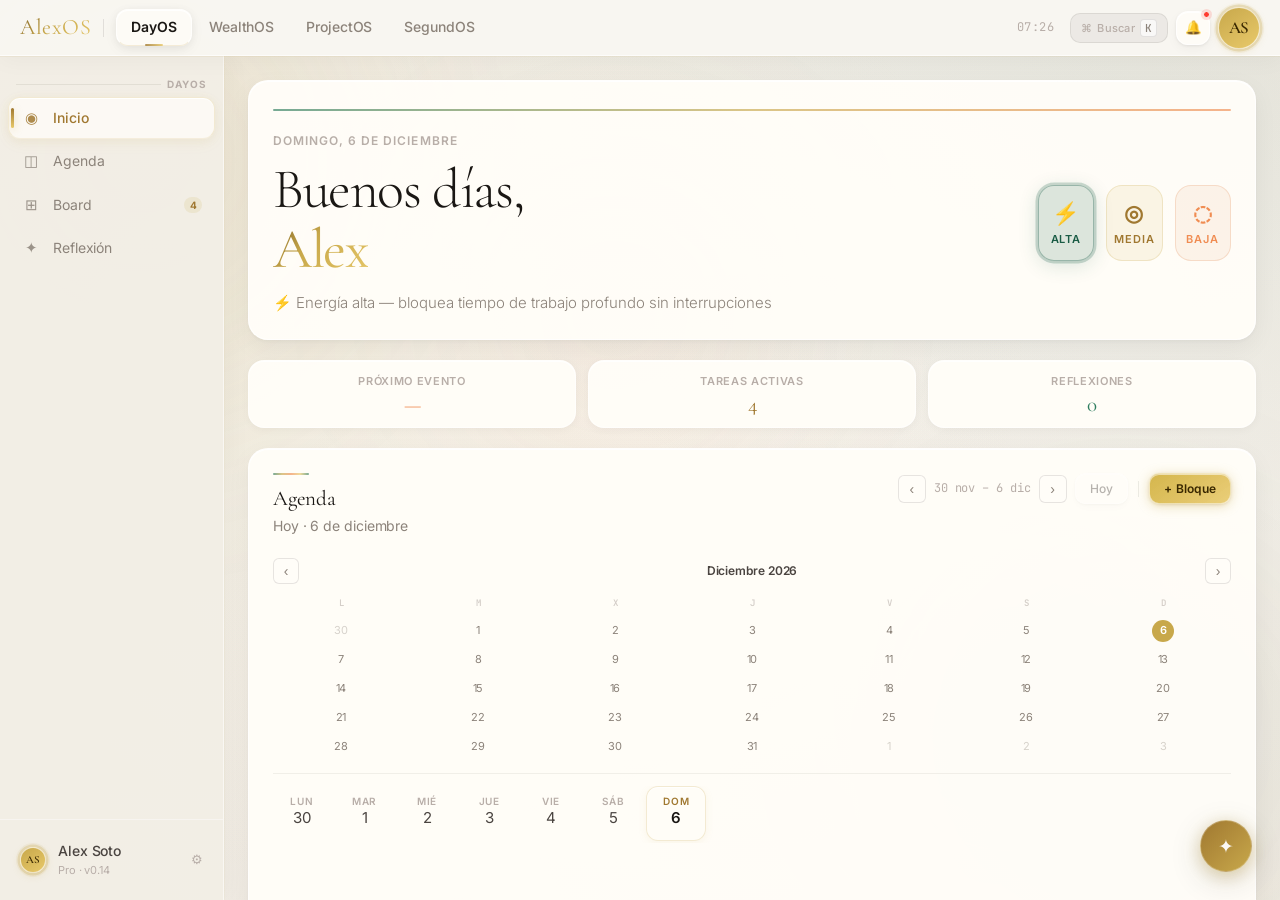
==== commit e74952eb: "feat: drag & drop kanban, roadmap gantt, calendar agenda, expense categories, project filters - Drag" ====
--- a/alexos-design/app.html
+++ b/alexos-design/app.html
@@ -492,8 +492,11 @@
             </div>
           </div>
 
+          <!-- Mini calendario mensual -->
+          <div id="agenda-calendar" style="margin-top:var(--sp-3);padding-bottom:var(--sp-3);border-bottom:1px solid rgba(20,16,10,0.06);"></div>
+
           <!-- Pestañas de días -->
-          <div class="agenda-tabs" id="agenda-tabs" style="margin:var(--sp-4) 0 var(--sp-3);"></div>
+          <div class="agenda-tabs" id="agenda-tabs" style="margin:var(--sp-3) 0 var(--sp-3);"></div>
 
           <!-- Bloques del día seleccionado -->
           <div class="agenda-blocks-grid" id="agenda-list"></div>
@@ -597,7 +600,7 @@
           <div class="sunset-stripe-animated" style="margin-bottom:var(--sp-5);"></div>
           <div class="flex justify-between items-center" style="flex-wrap:wrap;gap:16px;">
             <div>
-              <p class="label-upper" style="margin-bottom:6px;">Resumen · Abril 2025</p>
+              <p class="label-upper" id="wealth-hero-period" style="margin-bottom:6px;">Resumen · —</p>
               <h1 class="font-serif" style="font-size:var(--text-4xl);font-weight:300;letter-spacing:-0.02em;line-height:1.05;">
                 Wealth<span class="text-gold-gradient">OS</span>
               </h1>
@@ -606,168 +609,174 @@
             <div style="text-align:right;">
               <p class="label-upper" style="margin-bottom:4px;">Patrimonio total</p>
               <p class="font-serif" id="wealth-total" style="font-size:var(--text-4xl);font-weight:300;color:var(--gold);">$0</p>
-              <span class="kpi-change up">↑ activos registrados</span>
+              <p id="wealth-asset-count" style="font-size:var(--text-xs);color:var(--text-4);margin-top:4px;">0 activos registrados</p>
             </div>
           </div>
         </div>
 
         <!-- 4 KPI Cards -->
         <div class="g4">
-          <div class="card card-interactive card-in d1" id="kpi-investments">
-            <div class="kpi-label" style="margin-bottom:var(--sp-2);">Inversiones</div>
-            <div class="kpi-value" style="font-size:var(--text-3xl);color:var(--emerald-2);margin-bottom:6px;" id="wealth-investments">$0</div>
-            <div class="sparkline" style="margin-bottom:var(--sp-2);">
-              <div class="spark-bar" style="height:40%;background:rgba(26,92,69,0.25);"></div>
-              <div class="spark-bar" style="height:55%;background:rgba(26,92,69,0.30);"></div>
-              <div class="spark-bar" style="height:48%;background:rgba(26,92,69,0.30);"></div>
-              <div class="spark-bar" style="height:70%;background:rgba(26,92,69,0.35);"></div>
-              <div class="spark-bar" style="height:65%;background:rgba(26,92,69,0.35);"></div>
-              <div class="spark-bar" style="height:80%;background:rgba(26,92,69,0.40);"></div>
-              <div class="spark-bar" style="height:90%;background:linear-gradient(180deg,var(--emerald-3),var(--emerald-2));"></div>
-            </div>
-            <span class="kpi-change up">↑ Total activos</span>
-          </div>
+          <div class="card card-interactive card-in d1" style="position:relative;">
+            <div class="kpi-label" style="margin-bottom:var(--sp-2);">Ingresos / mes</div>
+            <div class="kpi-value" id="wealth-income" style="font-size:var(--text-3xl);color:var(--emerald-2);margin-bottom:8px;">$0</div>
+            <div class="prog-track" style="margin-bottom:var(--sp-2);height:4px;">
+              <div class="prog-fill prog-emerald" style="width:100%;"></div>
+            </div>
+            <span class="kpi-change up" style="font-size:10px;">↑ Flujo de entrada</span>
+            <button id="edit-monthly-income" class="btn-kc" style="position:absolute;top:var(--sp-3);right:var(--sp-3);" title="Editar">✎</button>
+          </div>
+
           <div class="card card-interactive card-in d2" style="position:relative;">
-            <div class="kpi-label" style="margin-bottom:var(--sp-2);">Ingresos / mes</div>
-            <div class="kpi-value" id="wealth-income" style="font-size:var(--text-3xl);margin-bottom:6px;">$0</div>
-            <div class="sparkline" style="margin-bottom:var(--sp-2);">
-              <div class="spark-bar" style="height:50%;background:rgba(200,168,75,0.22);"></div>
-              <div class="spark-bar" style="height:55%;background:rgba(200,168,75,0.25);"></div>
-              <div class="spark-bar" style="height:60%;background:rgba(200,168,75,0.28);"></div>
-              <div class="spark-bar" style="height:68%;background:rgba(200,168,75,0.32);"></div>
-              <div class="spark-bar" style="height:75%;background:rgba(200,168,75,0.36);"></div>
-              <div class="spark-bar" style="height:82%;background:rgba(200,168,75,0.40);"></div>
-              <div class="spark-bar" style="height:95%;background:linear-gradient(180deg,var(--gold-2),var(--gold));"></div>
-            </div>
-            <button id="edit-monthly-income" class="btn-kc" style="position:absolute;top:var(--sp-3);right:var(--sp-3);" title="Editar">✎</button>
-          </div>
-          <div class="card card-interactive card-in d3" style="position:relative;">
+            <div class="kpi-label" style="margin-bottom:var(--sp-2);">Gastos / mes</div>
+            <div class="kpi-value" id="wealth-expense" style="font-size:var(--text-3xl);color:var(--sunset);margin-bottom:8px;">$0</div>
+            <div class="prog-track" style="margin-bottom:var(--sp-2);height:4px;">
+              <div id="expense-bar" class="prog-fill prog-sunset" style="width:0%;"></div>
+            </div>
+            <span id="expense-pct-label" class="kpi-change flat" style="font-size:10px;">— del ingreso</span>
+            <button id="edit-monthly-expense" class="btn-kc" style="position:absolute;top:var(--sp-3);right:var(--sp-3);" title="Editar">✎</button>
+          </div>
+
+          <div class="card card-interactive card-in d3">
+            <div class="kpi-label" style="margin-bottom:var(--sp-2);">Flujo neto / mes</div>
+            <div class="kpi-value" id="wealth-net" style="font-size:var(--text-3xl);margin-bottom:8px;">$0</div>
+            <div class="prog-track" style="margin-bottom:var(--sp-2);height:4px;">
+              <div id="net-bar" class="prog-fill prog-gold" style="width:0%;"></div>
+            </div>
+            <span id="net-label" class="kpi-change flat" style="font-size:10px;">Ingreso − Gasto</span>
+          </div>
+
+          <div class="card card-interactive card-in d4">
             <div class="kpi-label" style="margin-bottom:var(--sp-2);">Tasa de ahorro</div>
-            <div class="kpi-value" id="wealth-savings" style="font-size:var(--text-3xl);color:var(--sunset);margin-bottom:6px;">0%</div>
-            <div class="prog-track" style="margin-bottom:var(--sp-2);height:6px;">
-              <div class="prog-fill prog-sunset" style="width:0%;"></div>
-            </div>
-            <button id="edit-savings-rate" class="btn-kc" style="position:absolute;top:var(--sp-3);right:var(--sp-3);" title="Editar">✎</button>
-          </div>
-          <div class="card card-interactive card-in d4" style="position:relative;">
-            <div class="kpi-label" style="margin-bottom:var(--sp-2);">Gastos / mes</div>
-            <div class="kpi-value" id="wealth-expense" style="font-size:var(--text-3xl);margin-bottom:6px;">$0</div>
-            <div class="prog-track" style="margin-bottom:var(--sp-2);height:6px;">
-              <div class="prog-fill prog-sky" style="width:45%;"></div>
-            </div>
-            <button id="edit-monthly-expense" class="btn-kc" style="position:absolute;top:var(--sp-3);right:var(--sp-3);" title="Editar">✎</button>
-          </div>
-        </div>
-
-        <!-- Donut + Distribución -->
+            <div class="kpi-value" id="wealth-savings" style="font-size:var(--text-3xl);color:var(--gold);margin-bottom:8px;">0%</div>
+            <div class="prog-track" style="margin-bottom:var(--sp-2);height:4px;">
+              <div id="savings-bar" class="prog-fill prog-gold" style="width:0%;"></div>
+            </div>
+            <span id="savings-label" class="kpi-change flat" style="font-size:10px;">Meta recomendada: ≥50%</span>
+          </div>
+        </div>
+
+        <!-- Portafolio donut + Activos -->
         <div class="g2">
           <div class="card card-in d1">
             <div class="sh">
               <div class="sh-left">
                 <div class="sunset-stripe" style="width:36px;margin-bottom:6px;"></div>
                 <h2 class="sh-title">Portafolio</h2>
-                <p class="sh-sub">Distribución de activos</p>
-              </div>
-            </div>
-
-            <div class="flex gap-6 items-center" style="flex-wrap:wrap;">
-              <!-- Donut -->
+                <p class="sh-sub" id="portfolio-sub">Distribución por tipo de activo</p>
+              </div>
+            </div>
+            <div class="flex gap-6 items-center" style="flex-wrap:wrap;margin-top:var(--sp-2);">
               <div class="donut-wrap">
-                <div class="donut">
+                <div id="wealth-donut" class="donut" style="background:conic-gradient(rgba(20,16,10,0.06) 0% 100%);">
                   <div class="donut-hole">
-                    <span class="font-serif" style="font-size:var(--text-lg);font-weight:300;color:var(--text);">$523K</span>
-                    <span style="font-size:var(--text-10);color:var(--text-3);font-weight:600;letter-spacing:0.06em;">INVERSIONES</span>
+                    <span class="font-serif" id="donut-center-val" style="font-size:var(--text-lg);font-weight:300;color:var(--text);">$0</span>
+                    <span id="donut-center-label" style="font-size:9px;color:var(--text-3);font-weight:600;letter-spacing:0.06em;">TOTAL</span>
                   </div>
                 </div>
               </div>
-
-              <!-- Leyenda -->
-              <div class="flex flex-col gap-3 flex-1">
-                <div class="flex items-center gap-3">
-                  <div class="legend-dot" style="background:var(--gold);"></div>
-                  <div style="flex:1;">
-                    <div class="flex justify-between" style="margin-bottom:4px;">
-                      <span style="font-size:var(--text-sm);color:var(--text-2);">Renta Variable</span>
-                      <span style="font-size:var(--text-sm);font-weight:600;color:var(--gold-3);">42%</span>
-                    </div>
-                    <div class="prog-track"><div class="prog-fill prog-gold" data-w="42" style="width:42%;"></div></div>
-                  </div>
-                </div>
-                <div class="flex items-center gap-3">
-                  <div class="legend-dot" style="background:var(--emerald-2);"></div>
-                  <div style="flex:1;">
-                    <div class="flex justify-between" style="margin-bottom:4px;">
-                      <span style="font-size:var(--text-sm);color:var(--text-2);">Renta Fija</span>
-                      <span style="font-size:var(--text-sm);font-weight:600;color:var(--emerald-2);">28%</span>
-                    </div>
-                    <div class="prog-track"><div class="prog-fill prog-emerald" data-w="28" style="width:28%;"></div></div>
-                  </div>
-                </div>
-                <div class="flex items-center gap-3">
-                  <div class="legend-dot" style="background:var(--sunset-2);"></div>
-                  <div style="flex:1;">
-                    <div class="flex justify-between" style="margin-bottom:4px;">
-                      <span style="font-size:var(--text-sm);color:var(--text-2);">Inmobiliario</span>
-                      <span style="font-size:var(--text-sm);font-weight:600;color:var(--sunset);">18%</span>
-                    </div>
-                    <div class="prog-track"><div class="prog-fill prog-sunset" data-w="18" style="width:18%;"></div></div>
-                  </div>
-                </div>
-                <div class="flex items-center gap-3">
-                  <div class="legend-dot" style="background:var(--sky-2);"></div>
-                  <div style="flex:1;">
-                    <div class="flex justify-between" style="margin-bottom:4px;">
-                      <span style="font-size:var(--text-sm);color:var(--text-2);">Crypto &amp; Alt.</span>
-                      <span style="font-size:var(--text-sm);font-weight:600;color:var(--sky);">12%</span>
-                    </div>
-                    <div class="prog-track"><div class="prog-fill prog-sky" data-w="12" style="width:12%;"></div></div>
-                  </div>
-                </div>
-              </div>
-            </div>
-          </div>
-
-          <!-- Activos -->
+              <div id="portfolio-legend" class="flex flex-col gap-3 flex-1"></div>
+            </div>
+          </div>
+
           <div class="card card-in d2">
             <div class="sh">
               <div class="sh-left">
                 <div class="sunset-stripe" style="width:36px;margin-bottom:6px;"></div>
                 <h2 class="sh-title">Activos</h2>
-                <p class="sh-sub">Posiciones del portafolio</p>
+                <p class="sh-sub">Toca cualquier activo para editar</p>
               </div>
               <button id="btn-add-asset" class="btn btn-glass btn-sm">+ Activo</button>
             </div>
-
             <div id="assets-list"></div>
           </div>
         </div>
 
-        <!-- Chat asesor -->
-        <div class="card card-ai card-in">
-          <div class="flex items-center gap-2" style="margin-bottom:var(--sp-4);">
-            <div style="width:8px;height:8px;border-radius:50%;background:var(--emerald-3);box-shadow:0 0 0 3px rgba(74,174,136,0.20);"></div>
-            <span class="label-upper" style="color:var(--emerald-2);">Asesor financiero IA</span>
-            <span class="badge badge-emerald" style="margin-left:auto;">En línea</span>
-          </div>
-
-          <div class="chat-messages" style="max-height:180px;margin-bottom:var(--sp-3);">
-            <div class="chat-row">
-              <div class="chat-avatar-sm" style="background:rgba(26,92,69,0.12);color:var(--emerald-2);">AI</div>
-              <div class="chat-bubble ai">Tu portafolio tiene +8.7% YTD, superando el benchmark (S&P 500: +6.2%). Recomiendo rebalancear 5% de renta variable a renta fija dado el ciclo actual de tasas.</div>
-            </div>
-            <div class="chat-row user">
-              <div class="chat-avatar-sm" style="background:rgba(200,168,75,0.15);color:var(--gold-3);">AS</div>
-              <div class="chat-bubble user">¿Debo aumentar Bitcoin?</div>
-            </div>
-            <div class="chat-row">
-              <div class="chat-avatar-sm" style="background:rgba(26,92,69,0.12);color:var(--emerald-2);">AI</div>
-              <div class="chat-bubble ai">Con +34% YTD, BTC cumplió su rol especulativo. Mantén el 8% actual. No aumentes hasta consolidación sostenida >$70K por al menos 3 semanas. <span class="ai-cursor" style="background:var(--emerald-3);"></span></div>
-            </div>
-          </div>
-
-          <div class="chat-input-row">
-            <input class="input-glass chat-field" type="text" placeholder="Consulta a tu asesor financiero…" style="flex:1;" />
-            <button class="btn btn-emerald btn-sm chat-send">→</button>
+        <!-- Balance mensual visual -->
+        <div class="card card-in">
+          <div class="sh">
+            <div class="sh-left">
+              <div class="sunset-stripe" style="width:36px;margin-bottom:6px;"></div>
+              <h2 class="sh-title">Balance mensual</h2>
+              <p class="sh-sub">Flujo de caja · mes actual</p>
+            </div>
+          </div>
+          <div id="cashflow-bars" class="flex flex-col gap-4" style="margin-top:var(--sp-3);"></div>
+        </div>
+
+        <!-- Mercados en vivo -->
+        <div class="card card-in">
+          <div class="sh">
+            <div class="sh-left">
+              <div class="sunset-stripe" style="width:36px;margin-bottom:6px;"></div>
+              <h2 class="sh-title">Mercados en vivo</h2>
+              <p class="sh-sub" id="markets-last-updated">Actualizando…</p>
+            </div>
+            <div class="flex items-center gap-2">
+              <span id="markets-live-badge" style="display:none;align-items:center;gap:5px;font-size:10px;font-weight:600;letter-spacing:0.06em;color:var(--emerald-3);padding:3px 9px;border-radius:var(--r-full);background:rgba(74,174,136,0.10);border:0.5px solid rgba(74,174,136,0.20);">
+                <span style="width:6px;height:6px;border-radius:50%;background:var(--emerald-3);animation:gold-pulse 2s ease-in-out infinite;display:inline-block;"></span>
+                LIVE
+              </span>
+              <button id="btn-refresh-markets" class="btn btn-glass btn-sm" style="font-size:10px;">↻ Refrescar</button>
+            </div>
+          </div>
+
+          <!-- Cards crypto -->
+          <div class="g3" style="margin-top:var(--sp-4);">
+            <!-- BTC -->
+            <div class="card card-interactive card-in" id="live-btc-card">
+              <div class="flex justify-between items-start" style="margin-bottom:var(--sp-3);">
+                <div>
+                  <p style="font-size:12px;font-weight:700;letter-spacing:0.04em;color:var(--text-3);">Bitcoin</p>
+                  <p style="font-size:9px;color:var(--text-4);font-family:var(--font-mono);">BTC · USD</p>
+                </div>
+                <span style="font-size:18px;">₿</span>
+              </div>
+              <p class="font-serif" id="live-btc-usd" style="font-size:var(--text-2xl);font-weight:300;color:var(--text);margin-bottom:3px;">—</p>
+              <p id="live-btc-clp" style="font-size:var(--text-xs);color:var(--text-4);font-family:var(--font-mono);margin-bottom:var(--sp-3);">— CLP</p>
+              <div style="display:flex;justify-content:space-between;align-items:center;">
+                <span id="live-btc-change" class="kpi-change flat" style="font-size:10px;">— 24h</span>
+                <svg id="live-btc-spark" width="64" height="28" viewBox="0 0 64 28" style="overflow:visible;"></svg>
+              </div>
+            </div>
+
+            <!-- ETH -->
+            <div class="card card-interactive card-in" id="live-eth-card">
+              <div class="flex justify-between items-start" style="margin-bottom:var(--sp-3);">
+                <div>
+                  <p style="font-size:12px;font-weight:700;letter-spacing:0.04em;color:var(--text-3);">Ethereum</p>
+                  <p style="font-size:9px;color:var(--text-4);font-family:var(--font-mono);">ETH · USD</p>
+                </div>
+                <span style="font-size:18px;">⟠</span>
+              </div>
+              <p class="font-serif" id="live-eth-usd" style="font-size:var(--text-2xl);font-weight:300;color:var(--text);margin-bottom:3px;">—</p>
+              <p id="live-eth-clp" style="font-size:var(--text-xs);color:var(--text-4);font-family:var(--font-mono);margin-bottom:var(--sp-3);">— CLP</p>
+              <div style="display:flex;justify-content:space-between;align-items:center;">
+                <span id="live-eth-change" class="kpi-change flat" style="font-size:10px;">— 24h</span>
+                <svg id="live-eth-spark" width="64" height="28" viewBox="0 0 64 28" style="overflow:visible;"></svg>
+              </div>
+            </div>
+
+            <!-- USD/CLP -->
+            <div class="card card-interactive card-in" id="live-forex-card">
+              <div class="flex justify-between items-start" style="margin-bottom:var(--sp-3);">
+                <div>
+                  <p style="font-size:12px;font-weight:700;letter-spacing:0.04em;color:var(--text-3);">Tipo de cambio</p>
+                  <p style="font-size:9px;color:var(--text-4);font-family:var(--font-mono);">USD · CLP</p>
+                </div>
+                <span style="font-size:18px;">💱</span>
+              </div>
+              <p class="font-serif" id="live-usdclp" style="font-size:var(--text-2xl);font-weight:300;color:var(--text);margin-bottom:3px;">—</p>
+              <p style="font-size:var(--text-xs);color:var(--text-4);margin-bottom:var(--sp-3);">pesos por dólar</p>
+              <div style="display:flex;flex-direction:column;gap:4px;">
+                <p style="font-size:9px;color:var(--text-4);font-family:var(--font-mono);">1 BTC = <span id="live-btc-clp-mini">—</span> CLP</p>
+                <p style="font-size:9px;color:var(--text-4);font-family:var(--font-mono);">1 ETH = <span id="live-eth-clp-mini">—</span> CLP</p>
+              </div>
+            </div>
+          </div>
+
+          <!-- Error state -->
+          <div id="markets-error" style="display:none;margin-top:var(--sp-3);padding:var(--sp-3);border-radius:var(--r-lg);background:rgba(217,110,50,0.07);border:0.5px solid rgba(217,110,50,0.18);">
+            <p style="font-size:var(--text-xs);color:var(--sunset);" id="markets-error-msg">Error al conectar con los mercados.</p>
           </div>
         </div>
 
@@ -784,227 +793,129 @@
           <div class="sunset-stripe-animated" style="margin-bottom:var(--sp-5);"></div>
           <div class="flex justify-between items-center" style="flex-wrap:wrap;gap:16px;">
             <div>
-              <p class="label-upper" style="margin-bottom:6px;">Sprint 14 · 8 días restantes</p>
+              <p class="label-upper" id="proj-hero-label" style="margin-bottom:6px;">Sprint activo</p>
               <h1 class="font-serif" style="font-size:var(--text-4xl);font-weight:300;letter-spacing:-0.02em;">
                 Project<span class="text-gold-gradient">OS</span>
               </h1>
-              <p style="font-size:var(--text-sm);color:var(--text-3);margin-top:6px;">3 proyectos activos · AlexOS v0.14</p>
-            </div>
-            <div class="flex gap-2">
-              <button class="btn btn-glass btn-sm">← Sprint anterior</button>
-              <button class="btn btn-primary btn-sm" onclick="document.getElementById('btn-add-sprint-task').click()">+ Nueva tarea</button>
-            </div>
-          </div>
-        </div>
-
-        <!-- Roadmap Timeline -->
-        <div class="card card-in d1">
+              <p style="font-size:var(--text-sm);color:var(--text-3);margin-top:6px;" id="proj-hero-sub">Gestión de sprints y proyectos</p>
+            </div>
+            <div style="display:flex;flex-direction:column;align-items:flex-end;gap:10px;">
+              <div style="text-align:right;">
+                <p class="label-upper" style="margin-bottom:4px;">Velocidad del sprint</p>
+                <p class="font-serif" id="proj-velocity" style="font-size:var(--text-4xl);font-weight:300;color:var(--gold);">0%</p>
+              </div>
+              <div class="flex gap-2">
+                <button id="btn-add-project" class="btn btn-glass btn-sm">+ Proyecto</button>
+                <button id="btn-add-sprint-task" class="btn btn-primary btn-sm">+ Tarea</button>
+              </div>
+            </div>
+          </div>
+          <div class="prog-track" style="margin-top:var(--sp-4);height:5px;">
+            <div id="proj-velocity-bar" class="prog-fill prog-gold" style="width:0%;transition:width 0.8s ease;"></div>
+          </div>
+        </div>
+
+        <!-- 4 KPIs -->
+        <div class="g4">
+          <div class="card card-in d1">
+            <div class="kpi-label" style="margin-bottom:var(--sp-2);">Tareas totales</div>
+            <div class="kpi-value" id="proj-kpi-total" style="font-size:var(--text-3xl);">0</div>
+            <span class="kpi-change flat" style="font-size:10px;margin-top:8px;display:inline-flex;">este sprint</span>
+          </div>
+          <div class="card card-in d2">
+            <div class="kpi-label" style="margin-bottom:var(--sp-2);">En curso</div>
+            <div class="kpi-value" id="proj-kpi-doing" style="font-size:var(--text-3xl);color:var(--gold-3);">0</div>
+            <span class="kpi-change flat" style="font-size:10px;margin-top:8px;display:inline-flex;">activas ahora</span>
+          </div>
+          <div class="card card-in d3">
+            <div class="kpi-label" style="margin-bottom:var(--sp-2);">Completadas</div>
+            <div class="kpi-value" id="proj-kpi-done" style="font-size:var(--text-3xl);color:var(--emerald-2);">0</div>
+            <span class="kpi-change up" style="font-size:10px;margin-top:8px;display:inline-flex;">done ✓</span>
+          </div>
+          <div class="card card-in d4">
+            <div class="kpi-label" style="margin-bottom:var(--sp-2);">Story points</div>
+            <div class="kpi-value" id="proj-kpi-points" style="font-size:var(--text-3xl);color:var(--sky);">0</div>
+            <span class="kpi-change flat" id="proj-kpi-points-label" style="font-size:10px;margin-top:8px;display:inline-flex;">de 0 totales</span>
+          </div>
+        </div>
+
+        <!-- Proyectos -->
+        <div class="card card-in">
           <div class="sh">
             <div class="sh-left">
               <div class="sunset-stripe" style="width:36px;margin-bottom:6px;"></div>
-              <h2 class="sh-title">Roadmap 2025</h2>
-              <p class="sh-sub">Progreso hacia el lanzamiento</p>
-            </div>
-            <span class="badge badge-gold">Fase 2 de 4</span>
-          </div>
-
-          <div class="timeline">
-            <!-- Fase 1 -->
-            <div class="timeline-item">
-              <div class="timeline-stem">
-                <div class="timeline-dot" style="background:var(--emerald-2);box-shadow:0 0 0 3px rgba(46,125,94,0.18),0 0 0 5px rgba(46,125,94,0.07);"></div>
-                <div class="timeline-line"></div>
-              </div>
-              <div class="timeline-body">
-                <div class="flex justify-between items-start" style="margin-bottom:6px;">
-                  <div>
-                    <p style="font-size:var(--text-sm);font-weight:600;color:var(--emerald-2);">FASE 1 — Fundamentos</p>
-                    <p style="font-size:var(--text-xs);color:var(--text-4);margin-top:2px;">Enero – Marzo 2025</p>
-                  </div>
-                  <span class="badge badge-emerald">✓ Completado</span>
-                </div>
-                <div class="prog-track" style="margin-bottom:6px;">
-                  <div class="prog-fill prog-emerald" data-w="100" style="width:100%;"></div>
-                </div>
-                <p style="font-size:var(--text-xs);color:var(--text-3);">Design System · Auth · Base de datos · API Core · Deploy infra</p>
-              </div>
-            </div>
-            <!-- Fase 2 -->
-            <div class="timeline-item">
-              <div class="timeline-stem">
-                <div class="timeline-dot" style="background:var(--gold);box-shadow:0 0 0 3px rgba(200,168,75,0.22),0 0 0 5px rgba(200,168,75,0.08);animation:gold-pulse 2.5s ease-in-out infinite;"></div>
-                <div class="timeline-line"></div>
-              </div>
-              <div class="timeline-body">
-                <div class="flex justify-between items-start" style="margin-bottom:6px;">
-                  <div>
-                    <p style="font-size:var(--text-sm);font-weight:600;color:var(--gold-3);">FASE 2 — Módulos Core</p>
-                    <p style="font-size:var(--text-xs);color:var(--text-4);margin-top:2px;">Abril – Junio 2025</p>
-                  </div>
-                  <span class="badge badge-gold">En curso · 68%</span>
-                </div>
-                <div class="prog-track" style="margin-bottom:6px;">
-                  <div class="prog-fill prog-gold" data-w="68" style="width:68%;"></div>
-                </div>
-                <p style="font-size:var(--text-xs);color:var(--text-3);">DayOS · WealthOS · ProjectOS · SegundOS · IA integrada</p>
-              </div>
-            </div>
-            <!-- Fase 3 -->
-            <div class="timeline-item">
-              <div class="timeline-stem">
-                <div class="timeline-dot" style="background:rgba(217,110,50,0.35);border:1.5px solid var(--sunset-2);"></div>
-                <div class="timeline-line"></div>
-              </div>
-              <div class="timeline-body">
-                <div class="flex justify-between items-start" style="margin-bottom:6px;">
-                  <div>
-                    <p style="font-size:var(--text-sm);font-weight:600;color:var(--sunset);">FASE 3 — IA Avanzada</p>
-                    <p style="font-size:var(--text-xs);color:var(--text-4);margin-top:2px;">Julio – Septiembre 2025</p>
-                  </div>
-                  <span class="badge badge-sunset">Planificado Q3</span>
-                </div>
-                <div class="prog-track" style="margin-bottom:6px;">
-                  <div class="prog-fill prog-sunset" data-w="8" style="width:8%;"></div>
-                </div>
-                <p style="font-size:var(--text-xs);color:var(--text-3);">Agentes autónomos · Predicciones · Automatizaciones · API pública</p>
-              </div>
-            </div>
-            <!-- Fase 4 -->
-            <div class="timeline-item">
-              <div class="timeline-stem">
-                <div class="timeline-dot" style="background:rgba(52,112,184,0.25);border:1.5px solid var(--sky-2);"></div>
-              </div>
-              <div class="timeline-body">
-                <div class="flex justify-between items-start" style="margin-bottom:6px;">
-                  <div>
-                    <p style="font-size:var(--text-sm);font-weight:600;color:var(--sky);">FASE 4 — Lanzamiento</p>
-                    <p style="font-size:var(--text-xs);color:var(--text-4);margin-top:2px;">Octubre – Diciembre 2025</p>
-                  </div>
-                  <span class="badge badge-sky">Q4 2025</span>
-                </div>
-                <div class="prog-track" style="margin-bottom:6px;">
-                  <div class="prog-fill prog-sky" data-w="0" style="width:0%;"></div>
-                </div>
-                <p style="font-size:var(--text-xs);color:var(--text-3);">Beta pública · Onboarding · Pricing · Growth loops · V1.0</p>
-              </div>
-            </div>
-          </div>
-        </div>
-
-        <!-- Sprint Kanban + GitHub -->
-        <div class="g3-2">
-
-          <!-- Sprint Kanban -->
-          <div class="card card-in d2">
-            <div class="sh">
-              <div class="sh-left">
-                <div class="sunset-stripe" style="width:36px;margin-bottom:6px;"></div>
-                <h2 class="sh-title">Sprint activo</h2>
-                <p class="sh-sub">Tareas del sprint actual</p>
-              </div>
-              <button id="btn-add-sprint-task" class="btn btn-primary btn-sm">+ Tarea</button>
-            </div>
-
-            <div class="kanban-board" style="grid-template-columns:repeat(3,1fr);">
-              <div class="kanban-col">
-                <div class="kanban-col-header">
-                  <span class="kanban-col-title">Backlog</span>
-                  <span class="kanban-col-count" data-sprint-count="backlog">0</span>
-                </div>
-                <div class="kanban-cards" id="sprint-backlog"></div>
-              </div>
-              <div class="kanban-col">
-                <div class="kanban-col-header">
-                  <span class="kanban-col-title" style="color:var(--gold-3);">En curso</span>
-                  <span class="kanban-col-count" data-sprint-count="doing" style="background:rgba(200,168,75,0.12);color:var(--gold-3);">0</span>
-                </div>
-                <div class="kanban-cards" id="sprint-doing"></div>
-              </div>
-              <div class="kanban-col">
-                <div class="kanban-col-header">
-                  <span class="kanban-col-title" style="color:var(--emerald-2);">Review / Done</span>
-                  <span class="kanban-col-count" data-sprint-count="done" style="background:rgba(26,92,69,0.10);color:var(--emerald-2);">0</span>
-                </div>
-                <div class="kanban-cards" id="sprint-done"></div>
-              </div>
-            </div>
-          </div>
-
-          <!-- GitHub Activity -->
-          <div class="card card-in d3">
-            <div class="sh">
-              <div class="sh-left">
-                <div class="sunset-stripe" style="width:36px;margin-bottom:6px;"></div>
-                <h2 class="sh-title-sm">GitHub</h2>
-                <p class="sh-sub">alexos-main · últimos commits</p>
-              </div>
-              <span class="badge badge-emerald">main ✓</span>
-            </div>
-
-            <div class="commit-item">
-              <span class="commit-hash">a3f9c2b</span>
-              <div style="flex:1;">
-                <p style="font-size:var(--text-xs);font-weight:500;color:var(--text-2);">feat: glassmorphism design system v2</p>
-                <p style="font-size:var(--text-10);color:var(--text-4);margin-top:1px;">hace 1h · Alex S.</p>
-              </div>
-            </div>
-            <div class="commit-item">
-              <span class="commit-hash">8e1d4a7</span>
-              <div style="flex:1;">
-                <p style="font-size:var(--text-xs);font-weight:500;color:var(--text-2);">fix: backdrop-filter en Safari iOS</p>
-                <p style="font-size:var(--text-10);color:var(--text-4);margin-top:1px;">hace 4h · Alex S.</p>
-              </div>
-            </div>
-            <div class="commit-item">
-              <span class="commit-hash">2c7b9e3</span>
-              <div style="flex:1;">
-                <p style="font-size:var(--text-xs);font-weight:500;color:var(--text-2);">add: timer SVG ring + session dots</p>
-                <p style="font-size:var(--text-10);color:var(--text-4);margin-top:1px;">ayer · Alex S.</p>
-              </div>
-            </div>
-            <div class="commit-item">
-              <span class="commit-hash">f4a8c11</span>
-              <div style="flex:1;">
-                <p style="font-size:var(--text-xs);font-weight:500;color:var(--text-2);">refactor: SPA hash-based router</p>
-                <p style="font-size:var(--text-10);color:var(--text-4);margin-top:1px;">ayer · Alex S.</p>
-              </div>
-            </div>
-            <div class="commit-item">
-              <span class="commit-hash">9d2e571</span>
-              <div style="flex:1;">
-                <p style="font-size:var(--text-xs);font-weight:500;color:var(--text-2);">add: donut chart conic-gradient</p>
-                <p style="font-size:var(--text-10);color:var(--text-4);margin-top:1px;">hace 2d · Alex S.</p>
-              </div>
-            </div>
-            <div class="commit-item">
-              <span class="commit-hash">c8f3a40</span>
-              <div style="flex:1;">
-                <p style="font-size:var(--text-xs);font-weight:500;color:var(--text-2);">chore: deps update + build config</p>
-                <p style="font-size:var(--text-10);color:var(--text-4);margin-top:1px;">hace 2d · Alex S.</p>
-              </div>
-            </div>
-
-            <button class="btn btn-glass btn-sm" style="margin-top:var(--sp-3);width:100%;">Ver historial completo →</button>
-          </div>
-        </div>
-
-        <!-- Coach IA -->
-        <div class="card card-ai card-in">
-          <div class="flex items-center gap-2" style="margin-bottom:var(--sp-4);">
-            <div style="width:8px;height:8px;border-radius:50%;background:var(--gold-2);box-shadow:0 0 0 3px rgba(200,168,75,0.22);"></div>
-            <span class="label-upper" style="color:var(--gold-3);">Coach IA · ProjectOS</span>
-          </div>
-
-          <div class="chat-messages" style="max-height:150px;margin-bottom:var(--sp-3);">
-            <div class="chat-row">
-              <div class="chat-avatar-sm" style="background:rgba(200,168,75,0.12);color:var(--gold-3);">AI</div>
-              <div class="chat-bubble ai">Sprint 14 va al 52% con 8 días restantes. Ritmo actual: ~1.8 tareas/día — llegarás al 78% para el viernes. <strong>Riesgo:</strong> "Integrar Claude API" es el mayor bloqueador para Fase 3, priorízala esta semana. <span class="ai-cursor" style="background:var(--gold-2);"></span></div>
-            </div>
-          </div>
-
-          <div class="chat-input-row">
-            <input class="input-glass chat-field" type="text" placeholder="Pregunta al coach de proyectos…" style="flex:1;" />
-            <button class="btn btn-primary btn-sm chat-send">→</button>
+              <h2 class="sh-title">Proyectos</h2>
+              <p class="sh-sub" id="proj-projects-sub">Tus iniciativas activas</p>
+            </div>
+          </div>
+          <div id="projects-grid" class="g3" style="margin-top:var(--sp-3);"></div>
+        </div>
+
+        <!-- Sprint Kanban -->
+        <div class="card card-in">
+          <div class="sh">
+            <div class="sh-left">
+              <div class="sunset-stripe" style="width:36px;margin-bottom:6px;"></div>
+              <h2 class="sh-title">Sprint activo</h2>
+              <p class="sh-sub">Toca una tarea para editar · → para avanzar</p>
+            </div>
+          </div>
+          <!-- Project filter pills -->
+          <div id="sprint-project-filter" style="display:none;gap:8px;flex-wrap:wrap;padding:var(--sp-2) 0 var(--sp-3);border-bottom:1px solid rgba(0,0,0,0.05);margin-bottom:var(--sp-3);"></div>
+          <div class="kanban-board" style="grid-template-columns:repeat(3,1fr);margin-top:0;">
+            <div class="kanban-col">
+              <div class="kanban-col-header">
+                <span class="kanban-col-title">Backlog</span>
+                <span class="kanban-col-count" data-sprint-count="backlog">0</span>
+              </div>
+              <div class="kanban-cards" id="sprint-backlog"></div>
+            </div>
+            <div class="kanban-col">
+              <div class="kanban-col-header">
+                <span class="kanban-col-title" style="color:var(--gold-3);">En curso</span>
+                <span class="kanban-col-count" data-sprint-count="doing" style="background:rgba(200,168,75,0.12);color:var(--gold-3);">0</span>
+              </div>
+              <div class="kanban-cards" id="sprint-doing"></div>
+            </div>
+            <div class="kanban-col">
+              <div class="kanban-col-header">
+                <span class="kanban-col-title" style="color:var(--emerald-2);">Completado</span>
+                <span class="kanban-col-count" data-sprint-count="done" style="background:rgba(26,92,69,0.10);color:var(--emerald-2);">0</span>
+              </div>
+              <div class="kanban-cards" id="sprint-done"></div>
+            </div>
+          </div>
+        </div>
+
+        <!-- Roadmap / Gantt -->
+        <div class="card card-in">
+          <div class="sh">
+            <div class="sh-left">
+              <div class="sunset-stripe" style="width:36px;margin-bottom:6px;"></div>
+              <h2 class="sh-title">Roadmap</h2>
+              <p class="sh-sub" id="roadmap-sub">Planificación visual del proyecto</p>
+            </div>
+            <button id="btn-add-milestone" class="btn btn-glass btn-sm">+ Hito</button>
+          </div>
+          <div id="milestones-list" style="margin-top:var(--sp-3);"></div>
+        </div>
+
+        <!-- GitHub Live -->
+        <div class="card card-in">
+          <div class="sh">
+            <div class="sh-left">
+              <div class="sunset-stripe" style="width:36px;margin-bottom:6px;"></div>
+              <h2 class="sh-title">GitHub</h2>
+              <p class="sh-sub" id="github-widget-sub">AlexST360 · repositorios públicos</p>
+            </div>
+            <span id="github-live-badge" style="display:none;align-items:center;gap:5px;font-size:10px;font-weight:600;letter-spacing:0.06em;color:var(--emerald-3);padding:3px 9px;border-radius:var(--r-full);background:rgba(74,174,136,0.10);border:0.5px solid rgba(74,174,136,0.20);">
+              <span style="width:6px;height:6px;border-radius:50%;background:var(--emerald-3);display:inline-block;"></span>
+              LIVE
+            </span>
+          </div>
+          <div id="github-repos-list" style="margin-top:var(--sp-3);display:flex;flex-direction:column;gap:2px;"></div>
+          <div id="github-error" style="display:none;margin-top:var(--sp-3);padding:var(--sp-3);border-radius:var(--r-lg);background:rgba(217,110,50,0.07);border:0.5px solid rgba(217,110,50,0.18);">
+            <p style="font-size:var(--text-xs);color:var(--sunset);" id="github-error-msg">Error al conectar con GitHub.</p>
           </div>
         </div>
 
@@ -1152,6 +1063,11 @@
 
 <script src="js/store.js"></script>
 <script src="js/pdfstore.js"></script>
+<script src="js/services/apiCache.js"></script>
+<script src="js/services/cryptoService.js"></script>
+<script src="js/services/marketService.js"></script>
+<script src="js/services/githubService.js"></script>
+<script src="js/services/liveOS.js"></script>
 <script src="js/router.js"></script>
 <script src="js/app.js"></script>
 </body>
--- a/alexos-design/css/components.css
+++ b/alexos-design/css/components.css
@@ -816,6 +816,36 @@
 }
 
 /* ════════════════════════════════════════
+   ACTIVOS (WealthOS)
+   ════════════════════════════════════════ */
+.asset-row {
+  display: flex;
+  align-items: center;
+  gap: var(--sp-3);
+  padding: var(--sp-3) var(--sp-2);
+  border-radius: var(--r-lg);
+  transition: background var(--t-base);
+}
+
+.asset-row:not(:last-child) {
+  border-bottom: 0.5px solid rgba(20,16,10,0.05);
+}
+
+.asset-row:hover {
+  background: rgba(200,168,75,0.06);
+}
+
+.asset-icon {
+  width: 38px;
+  height: 38px;
+  border-radius: var(--r-lg);
+  display: flex;
+  align-items: center;
+  justify-content: center;
+  flex-shrink: 0;
+}
+
+/* ════════════════════════════════════════
    SPARKLINE (barras mini)
    ════════════════════════════════════════ */
 .sparkline {
@@ -1009,3 +1039,124 @@
   right: -1px;
   box-shadow: 0 0 0 2px rgba(255,59,48,0.15);
 }
+
+/* ════════════════════════════════════════
+   PROJECT FILTER PILLS
+   ════════════════════════════════════════ */
+.proj-pill {
+  display: inline-flex;
+  align-items: center;
+  gap: 5px;
+  padding: 4px 12px;
+  border-radius: 20px;
+  border: 1px solid rgba(0,0,0,0.10);
+  background: transparent;
+  font-size: 11px;
+  font-weight: 500;
+  color: var(--text-3);
+  cursor: pointer;
+  transition: all 0.15s ease;
+  white-space: nowrap;
+}
+.proj-pill:hover { background: rgba(0,0,0,0.04); color: var(--text-2); }
+.proj-pill-active {
+  background: rgba(200,168,75,0.12);
+  border-color: rgba(200,168,75,0.35);
+  color: var(--gold-3);
+  font-weight: 600;
+}
+
+/* ════════════════════════════════════════
+   GANTT CHART
+   ════════════════════════════════════════ */
+.gantt-row { border-radius: 6px; transition: background 0.12s; }
+.gantt-row:hover { background: rgba(0,0,0,0.025); }
+.gantt-bar {
+  position: absolute;
+  top: 50%;
+  transform: translateY(-50%);
+  height: 22px;
+  border-radius: 5px;
+  cursor: pointer;
+  overflow: hidden;
+  transition: filter 0.15s;
+}
+.gantt-bar:hover { filter: brightness(1.08); }
+
+/* ════════════════════════════════════════
+   DRAG & DROP KANBAN
+   ════════════════════════════════════════ */
+.kanban-card.dragging {
+  opacity: 0.35;
+  transform: rotate(1.5deg) scale(0.97);
+  box-shadow: 0 8px 24px rgba(0,0,0,0.12);
+}
+.kanban-cards.drag-over {
+  background: rgba(200,168,75,0.06);
+  border-radius: 8px;
+  outline: 2px dashed rgba(200,168,75,0.28);
+  outline-offset: 2px;
+  min-height: 60px;
+  transition: background 0.15s, outline 0.15s;
+}
+
+/* ════════════════════════════════════════
+   MINI CALENDAR
+   ════════════════════════════════════════ */
+.cal-day {
+  display: flex;
+  flex-direction: column;
+  align-items: center;
+  gap: 2px;
+  padding: 3px 1px;
+  border-radius: 7px;
+  font-size: 11px;
+  color: var(--text-3);
+  cursor: pointer;
+  transition: background 0.12s;
+  line-height: 1;
+}
+.cal-day:hover { background: rgba(0,0,0,0.04); }
+.cal-day-num {
+  width: 22px;
+  height: 22px;
+  border-radius: 50%;
+  display: flex;
+  align-items: center;
+  justify-content: center;
+  font-size: 11px;
+  transition: background 0.12s, color 0.12s;
+}
+.cal-day.cal-today .cal-day-num {
+  background: var(--gold);
+  color: #fff;
+  font-weight: 700;
+}
+.cal-day.cal-selected .cal-day-num {
+  background: rgba(200,168,75,0.18);
+  color: var(--gold-3);
+  font-weight: 600;
+}
+.cal-day.cal-today.cal-selected .cal-day-num {
+  background: var(--gold);
+  color: #fff;
+}
+.cal-day.cal-other-month { opacity: 0.35; }
+.cal-dot {
+  width: 4px;
+  height: 4px;
+  border-radius: 50%;
+  background: var(--gold-3);
+  flex-shrink: 0;
+}
+
+/* ════════════════════════════════════════
+   EXPENSE CATEGORIES
+   ════════════════════════════════════════ */
+.expense-cat-row {
+  border-radius: 6px;
+  padding: 6px 8px;
+  transition: background 0.12s;
+  cursor: pointer;
+}
+.expense-cat-row:hover { background: rgba(0,0,0,0.025); }
